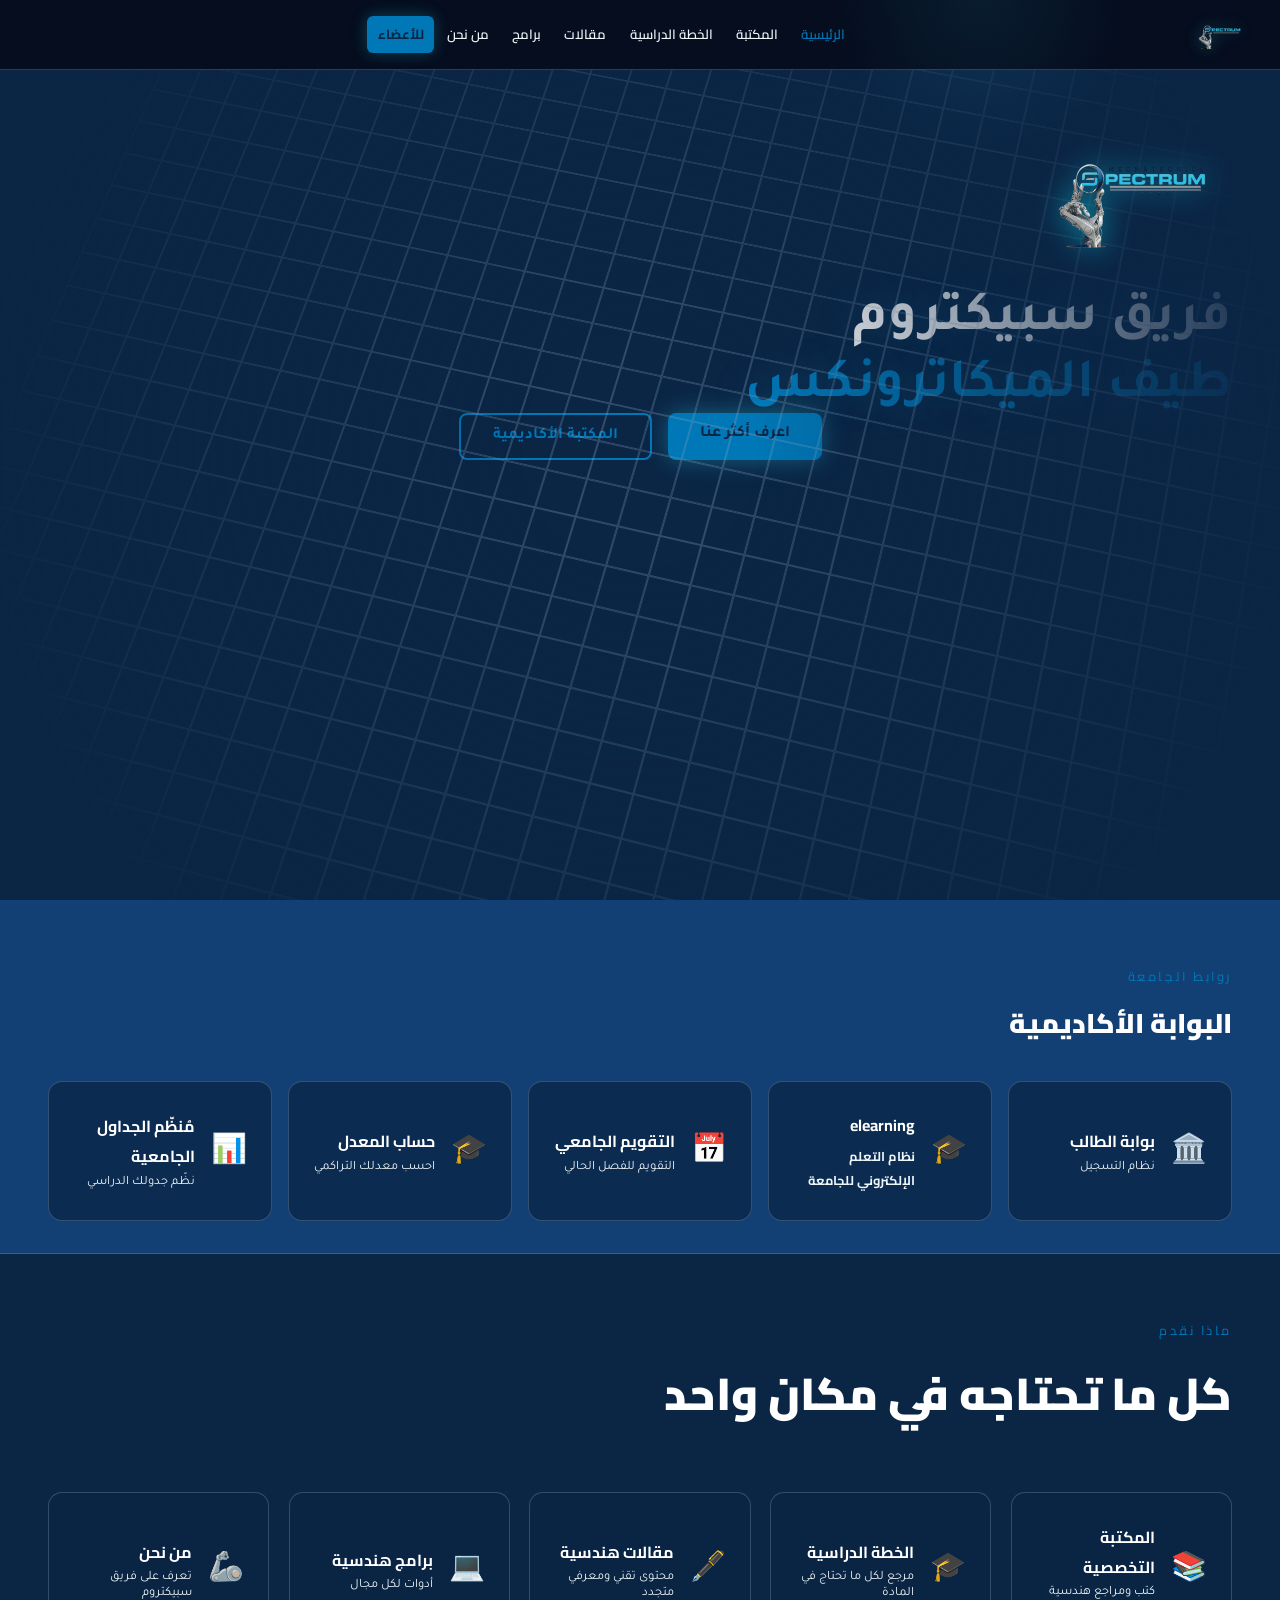
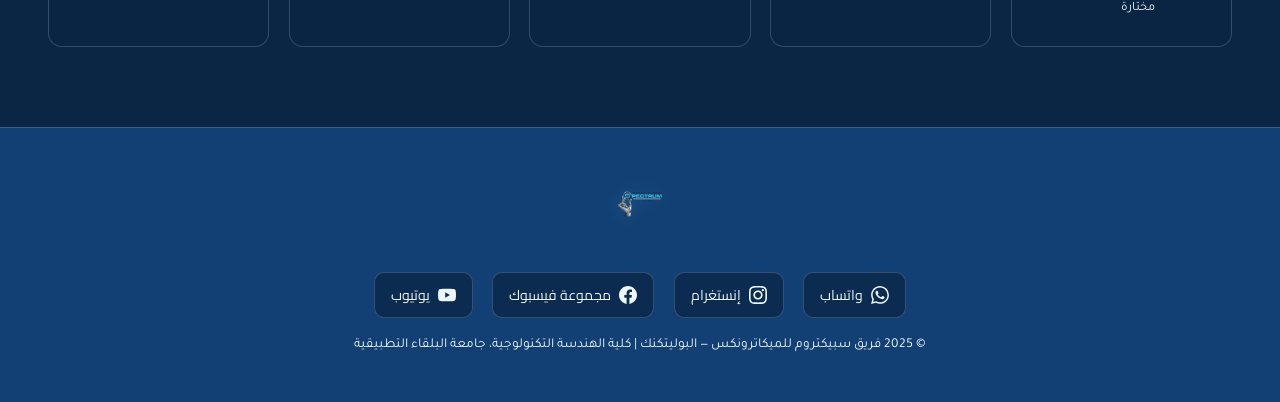
==== index.html @ 802094c1 "Update index.html" ====
<!DOCTYPE html>
<html lang="ar" dir="rtl">
<head>
<meta charset="UTF-8">
<meta name="viewport" content="width=device-width, initial-scale=1.0">
<title>فريق سبيكتروم طيف الميكاترونكس</title>
<!-- Favicon Link -->
<link rel="icon" type="image/x-icon" href="Favicon.ico">
<link rel="preconnect" href="https://fonts.googleapis.com">
<link href="https://fonts.googleapis.com/css2?family=Cairo:wght@300;400;600;700;900&family=Tajawal:wght@300;400;500;700&display=swap" rel="stylesheet">
<link rel="stylesheet" href="style.css">
</head>
<body>

<!-- CURSOR GLOW -->
<div id="cursor-glow"></div>

<!-- NAV -->
<nav id="navbar">
  <!-- Logo -->
  <div class="nav-logo">
    <img src="spectrum.png" alt="Spectrum Logo" onerror="this.style.display='none'; this.nextSibling.style.display='block'">
    <span style="display:none; font-family:'Cairo',sans-serif; font-weight:900; font-size:1.2rem; color:var(--cyan);">SPECTRUM</span>
  </div>

  <!-- Nav links -->
  <ul class="nav-links" id="navLinks">
    <li><a href="index.html" class="active" id="nav-home">الرئيسية</a></li>
    <li><a href="library.html" id="nav-library">المكتبة</a></li>
    <li><a href="plan.html" id="nav-plan">الخطة الدراسية</a></li>
    <li><a href="articles.html" id="nav-articles">مقالات</a></li>
    <li><a href="software.html" id="nav-software">برامج</a></li>
    <li><a href="about.html" id="nav-about">من نحن</a></li>
    <!-- Embedded clone of the member button that only reveals on smaller phones -->
    <li class="mobile-member-li"><a href="https://spectrum.moodiy.club/login/index.php" target="_blank" class="btn-members">للأعضاء</a></li>
  </ul>

<div class="nav-members-wrap"></div>

  <!-- Hamburger Toggle -->
  <div class="hamburger" onclick="toggleMenu()" id="hamburger">
    <span></span><span></span><span></span>
  </div>
</nav>

<div id="home-page">
<section id="home-section" class="grid-section">
  <!-- ========== Grid background ========== -->
  <div class="perspective-bg">
    <!-- The rotated grid (tiles injected by JS) -->
    <div class="grid-container" id="perspectiveGrid"></div>
    <!-- Subtle overlay to fade grid edges into the navy background -->
    <div class="grid-fade"></div>
  </div>
  
  <!-- ========== Your text & buttons ========== -->
 <img src="spectrum.png" alt="Spectrum Logo" style="width: 200px; max-width: 80%; height: auto; mix-blend-mode: lighten; filter: drop-shadow(0 0 15px rgba(0, 243, 255, 0.5));">
<h1 class="content-title">فريق سبيكتروم<br><span>طيف الميكاترونكس</span></h1>
    <div class="content-cta">
      <a href="about.html" class="btn-primary">اعرف أكثر عنا</a>
      <a href="plan.html" class="btn-outline">المكتبة الأكاديمية</a>
    </div>
  </div>
</section>

  <!-- University Links -->
  <section style="display:block; padding: 4rem 3rem 2rem; background: var(--navy2); border-bottom: 1px solid var(--glass-border);">
    <div class="section-header reveal" style="margin-bottom:2rem;">
      <p class="section-eyebrow">روابط الجامعة</p>
      <h2 class="section-title" style="font-size:1.7rem;">البوابة الأكاديمية</h2>
    </div>
    <div style="display:grid; grid-template-columns: repeat(auto-fill, minmax(200px,1fr)); gap:1rem;">
      <a href="https://www.bau.edu.jo/Services/Reg.aspx" target="_blank" class="qlink reveal">
        <div class="qlink-icon">
          <img src="bau-logo.png" alt="BAU" style="height:36px;width:auto;object-fit:contain;" onerror="this.outerHTML='🏛️'">
        </div>
        <div><div class="qlink-text">بوابة الطالب</div><div class="qlink-sub">نظام التسجيل</div></div>
      </a>
    <a href="https://s2.ebalqa.courses/fet/my/" target="_blank" class="qlink reveal">
  <div class="qlink-icon">
    <img src="moodle-logo.png" alt="Moodle" style="height:36px;width:auto;object-fit:contain;" onerror="this.outerHTML='🎓'">
  </div>
  <div class="qlink-text">elearning<div class="qlink-sub">نظام التعلم الإلكتروني للجامعة</div></div>
</a>
      <a href="https://www.bau.edu.jo/bauar/units/reg/media/kk2026.pdf" target="_blank" class="qlink reveal">
        <div class="qlink-icon">📅</div>
        <div><div class="qlink-text">التقويم الجامعي</div><div class="qlink-sub">التقويم للفصل الحالي</div></div>
      </a>
      <div class="qlink reveal" onclick="openGPA()" style="cursor:pointer;">
        <div class="qlink-icon">🎓</div>
        <div><div class="qlink-text">حساب المعدل</div><div class="qlink-sub">احسب معدلك التراكمي</div></div>
      </div>
        <a href="https://6b2ahgby9hke.share.zrok.io/" target="_blank" class="qlink reveal">
        <div class="qlink-icon">📊</div>
        <div><div class="qlink-text">مُنظّم الجداول الجامعية</div><div class="qlink-sub">نظّم جدولك الدراسي</div></div>
      </a>
    </div>
  </section>

  <!-- Quick Links / Services -->
  <section style="display:block; padding: 4rem 3rem 5rem; background: var(--navy);">
    <div class="section-header reveal">
      <p class="section-eyebrow">ماذا نقدم</p>
      <h2 class="section-title">كل ما تحتاجه في مكان واحد</h2>
    </div>
    <div class="quick-links-grid">
      <a href="library.html" class="qlink reveal">
        <div class="qlink-icon">📚</div>
        <div><div class="qlink-text">المكتبة التخصصية</div><div class="qlink-sub">كتب ومراجع هندسية مختارة</div></div>
      </a>
      <a href="plan.html" class="qlink reveal">
        <div class="qlink-icon">🎓</div>
        <div><div class="qlink-text">الخطة الدراسية</div><div class="qlink-sub">مرجع لكل ما تحتاج في المادة</div></div>
      </a>
      <a href="articles.html" class="qlink reveal">
        <div class="qlink-icon">🖋️</div>
        <div><div class="qlink-text">مقالات هندسية</div><div class="qlink-sub">محتوى تقني ومعرفي متجدد</div></div>
      </a>
      <a href="software.html" class="qlink reveal">
        <div class="qlink-icon">💻</div>
        <div><div class="qlink-text">برامج هندسية</div><div class="qlink-sub">أدوات لكل مجال</div></div>
      </a>
      <a href="about.html" class="qlink reveal">
        <div class="qlink-icon">🦾</div>
        <div><div class="qlink-text">من نحن</div><div class="qlink-sub">تعرف على فريق سبيكتروم</div></div>
      </a>
    </div>
  </section>
</div>

<!-- FOOTER -->
<footer>
  <img src="spectrum.png" alt="Spectrum" onerror="this.style.display='none'">
  <div class="footer-socials">
    <a href="https://wa.me/962781462863" target="_blank">
      <svg width="18" height="18" viewBox="0 0 24 24" fill="currentColor"><path d="M17.472 14.382c-.297-.149-1.758-.867-2.03-.967-.273-.099-.471-.148-.67.15-.197.297-.767.966-.94 1.164-.173.199-.347.223-.644.075-.297-.15-1.255-.463-2.39-1.475-.883-.788-1.48-1.761-1.653-2.059-.173-.297-.018-.458.13-.606.134-.133.298-.347.446-.52.149-.174.198-.298.298-.497.099-.198.05-.371-.025-.52-.075-.149-.669-1.612-.916-2.207-.242-.579-.487-.5-.669-.51-.173-.008-.371-.01-.57-.01-.198 0-.52.074-.792.372-.272.297-1.04 1.016-1.04 2.479 0 1.462 1.065 2.875 1.213 3.074.149.198 2.096 3.2 5.077 4.487.709.306 1.262.489 1.694.625.712.227 1.36.195 1.871.118.571-.085 1.758-.719 2.006-1.413.248-.694.248-1.289.173-1.413-.074-.124-.272-.198-.57-.347m-5.421 7.403h-.004a9.87 9.87 0 01-5.031-1.378l-.361-.214-3.741.982.998-3.648-.235-.374a9.86 9.86 0 01-1.51-5.26c.001-5.45 4.436-9.884 9.888-9.884 2.64 0 5.122 1.03 6.988 2.898a9.825 9.825 0 012.893 6.994c-.003 5.45-4.437 9.884-9.885 9.884m8.413-18.297A11.815 11.815 0 0012.05 0C5.495 0 .16 5.335.157 11.892c0 2.096.547 4.142 1.588 5.945L.057 24l6.305-1.654a11.882 11.882 0 005.683 1.448h.005c6.554 0 11.89-5.335 11.893-11.893a11.821 11.821 0 00-3.48-8.413z"/></svg>
      واتساب
    </a>
    <a href="https://www.instagram.com/spectrum_.team?utm_source=ig_web_button_share_sheet&igsh=ZDNlZDc0MzIxNw==" target="_blank">
      <svg width="18" height="18" viewBox="0 0 24 24" fill="currentColor"><path d="M12 2.163c3.204 0 3.584.012 4.85.07 3.252.148 4.771 1.691 4.919 4.919.058 1.265.069 1.645.069 4.849 0 3.205-.012 3.584-.069 4.849-.149 3.225-1.664 4.771-4.919 4.919-1.266.058-1.644.07-4.85.07-3.204 0-3.584-.012-4.849-.07-3.26-.149-4.771-1.699-4.919-4.92-.058-1.265-.07-1.644-.07-4.849 0-3.204.013-3.583.07-4.849.149-3.227 1.664-4.771 4.919-4.919 1.266-.057 1.645-.069 4.849-.069zm0-2.163c-3.259 0-3.667.014-4.947.072-4.358.2-6.78 2.618-6.98 6.98-.059 1.281-.073 1.689-.073 4.948 0 3.259.014 3.668.072 4.948.2 4.358 2.618 6.78 6.98 6.98 1.281.058 1.689.072 4.948.072 3.259 0 3.668-.014 4.948-.072 4.354-.2 6.782-2.618 6.979-6.98.059-1.28.073-1.689.073-4.948 0-3.259-.014-3.667-.072-4.947-.196-4.354-2.617-6.78-6.979-6.98-1.281-.059-1.69-.073-4.949-.073zm0 5.838c-3.403 0-6.162 2.759-6.162 6.162s2.759 6.163 6.162 6.163 6.162-2.759 6.162-6.163c0-3.403-2.759-6.162-6.162-6.162zm0 10.162c-2.209 0-4-1.79-4-4 0-2.209 1.791-4 4-4s4 1.791 4 4c0 2.21-1.791 4-4 4zm6.406-11.845c-.796 0-1.441.645-1.441 1.44s.645 1.44 1.441 1.44c.795 0 1.439-.645 1.439-1.44s-.644-1.44-1.439-1.44z"/></svg>
      إنستغرام
    </a>
    <a href="https://www.facebook.com/share/g/1GsxnkoGcF/" target="_blank">
      <svg width="18" height="18" viewBox="0 0 24 24" fill="currentColor"><path d="M24 12.073c0-6.627-5.373-12-12-12s-12 5.373-12 12c0 5.99 4.388 10.954 10.125 11.854v-8.385H7.078v-3.47h3.047V9.43c0-3.007 1.792-4.669 4.533-4.669 1.312 0 2.686.235 2.686.235v2.953H15.83c-1.491 0-1.956.925-1.956 1.874v2.25h3.328l-.532 3.47h-2.796v8.385C19.612 23.027 24 18.062 24 12.073z"/></svg>
      مجموعة فيسبوك
    </a>
    <a href="https://www.youtube.com/@MechatronicsSpectrum" target="_blank">
      <svg width="18" height="18" viewBox="0 0 24 24" fill="currentColor"><path d="M23.495 6.205a3.007 3.007 0 00-2.088-2.088c-1.87-.501-9.396-.501-9.396-.501s-7.507-.01-9.396.501A3.007 3.007 0 00.527 6.205a31.247 31.247 0 00-.522 5.805 31.247 31.247 0 00.522 5.783 3.007 3.007 0 002.088 2.088c1.868.502 9.396.502 9.396.502s7.506 0 9.396-.502a3.007 3.007 0 002.088-2.088 31.247 31.247 0 00.5-5.783 31.247 31.247 0 00-.5-5.805zM9.609 15.601V8.408l6.264 3.602z"/></svg>
      يوتيوب
    </a>
  </div>
  <p>© 2025 فريق سبيكتروم للميكاترونكس — البوليتكنك | كلية الهندسة التكنولوجية، جامعة البلقاء التطبيقية</p>
</footer>

<!-- ═══════════════ GPA CALCULATOR MODAL ═══════════════ -->
<div class="gpa-overlay" id="gpaOverlay" onclick="handleOverlayClick(event)">
  <div class="gpa-modal" id="gpaModal">
    <button class="gpa-close" onclick="closeGPA()">✕</button>
    <h2>🎓 حساب المعدل التراكمي</h2>

    <div class="gpa-current">
      <div class="gpa-field">
        <label>الساعات المقطوعة</label>
        <input type="number" id="gpa-curH" placeholder="0" inputmode="decimal" oninput="gpaCalc()">
      </div>
      <div class="gpa-field">
        <label>المعدل الحالي</label>
        <input type="number" id="gpa-curG" placeholder="0.00" step="0.01" inputmode="decimal" oninput="gpaCalc()">
      </div>
    </div>

    <div id="gpa-warn" class="gpa-warn">⚠️ لا يمكن حساب مادة معادة إذا كانت الساعات السابقة 0</div>

    <div id="gpa-courses"></div>

    <div class="gpa-result-bar">
      <div class="gpa-res-item">
        <div class="gpa-res-label">المعدل المتوقع</div>
        <div class="gpa-res-value" id="gpa-resGPA">4.00</div>
      </div>
      <div class="gpa-divider"></div>
      <div class="gpa-res-item">
        <div class="gpa-res-label">التقدير</div>
        <div class="gpa-res-value white" id="gpa-resRate">امتياز</div>
      </div>
      <div class="gpa-divider"></div>
      <div class="gpa-res-item">
        <div class="gpa-res-label">ساعات جديدة</div>
        <div class="gpa-res-value white" id="gpa-resH">12</div>
      </div>
      <button class="gpa-reset-btn" onclick="gpaReset()" title="إعادة تعيين">↺</button>
    </div>
  </div>
</div>

<script src="script.js"></script>

</body>
</html>
---- style.css ----
:root {
  --navy: #0b2545;       /* أزرق هندسي عميق متناسق مع النافبار */
  --navy2: #134074;      /* أزرق متوسّط ناعم */
  --navy3: #8da9c4;      /* تدرج هادئ خفيف */
  --cyan: #0077b6;       /* أزرق حيوي متناسق */
  --cyan2: #90e0ef;      /* سماوي فاتح رايق */
  --cyan-glow: rgba(0, 119, 182, 0.2);
  --white: #ffffff;
  --white2: #edf6f9;
  --coral: #0077b6;
  --glass: rgba(11, 37, 69, 0.75);
  --glass-border: rgba(141, 169, 196, 0.3);
}
* { margin: 0; padding: 0; box-sizing: border-box; }
html { scroll-behavior: smooth; }

body {
  font-family: 'Tajawal', sans-serif;
  background-color: #0b2545 !important;
  background-image: 
    radial-gradient(circle at 15% 20%, rgba(144, 224, 239, 0.22) 0%, transparent 45%),
    radial-gradient(circle at 85% 80%, rgba(0, 119, 182, 0.25) 0%, transparent 50%),
    linear-gradient(135deg, #0b2545 0%, #134074 50%, #081b33 100%) !important;
  background-attachment: fixed !important;
  color: var(--white);
  direction: rtl;
  overflow-x: hidden;
}
/* ─── CURSOR GLOW ─── */
#cursor-glow {
    position: fixed;
    width: 300px; height: 300px;
    border-radius: 50%;
    pointer-events: none;   /* ✅ never blocks the grid */
    z-index: 9999;
    transform: translate(-50%, -50%);
    background: radial-gradient(circle, rgba(41,184,216,0.09) 0%, rgba(41,184,216,0.03) 45%, transparent 70%);
    transition: left 0.03s linear, top 0.03s linear;
    mix-blend-mode: screen;
}

/* ─── NAVBAR ─── */
nav {
    position: fixed; top: 0; right: 0; left: 0; z-index: 1000;
    display: flex;
    justify-content: space-between;
    align-items: center;
    padding: 0 2rem;
    height: 70px;
    background: rgba(5, 10, 24, 0.85);
    backdrop-filter: blur(20px);
    border-bottom: 1px solid var(--glass-border);
    transition: all 0.3s ease;
}
nav.scrolled {
    height: 60px;
    background: rgba(5, 10, 24, 0.97);
}
.nav-logo { display: flex; align-items: center; }
.nav-logo img {
    height: 48px;
    object-fit: contain;
    filter: drop-shadow(0 0 8px rgba(41,184,216,0.4));
}
.nav-links {
    display: flex; align-items: center; gap: 0.15rem;
    list-style: none;
}
.nav-links a {
    color: var(--white2);
    text-decoration: none;
    font-family: 'Cairo', sans-serif;
    font-size: 0.83rem;
    font-weight: 600;
    padding: 0.4rem 0.65rem;
    border-radius: 6px;
    transition: color 0.2s, background 0.2s;
    white-space: nowrap;
}
.nav-links a:hover { color: var(--cyan); background: var(--cyan-glow); }
.nav-links a.active { color: var(--cyan); }

.nav-members-wrap { display: flex; align-items: center; }
.btn-members {
    background: var(--cyan);
    color: var(--navy) !important;
    font-family: 'Cairo', sans-serif;
    font-weight: 700 !important;
    font-size: 0.9rem;
    border-radius: 8px;
    padding: 0.5rem 1.2rem;
    text-decoration: none;
    transition: background 0.2s, box-shadow 0.2s;
    box-shadow: 0 0 16px rgba(41,184,216,0.3);
    white-space: nowrap;
    display: inline-block;
}
.btn-members:hover {
    background: var(--cyan2) !important;
    box-shadow: 0 0 24px rgba(41,184,216,0.5) !important;
}
.hamburger {
    display: none;
    flex-direction: column;
    gap: 5px;
    cursor: pointer;
    z-index: 1001;
}
.hamburger span {
    width: 24px; height: 2px;
    background: var(--white);
    border-radius: 2px;
    transition: 0.3s;
}
.hamburger.open span:nth-child(1) { transform: rotate(45deg) translate(5px, 5px); }
.hamburger.open span:nth-child(2) { opacity: 0; }
.hamburger.open span:nth-child(3) { transform: rotate(-45deg) translate(5px, -5px); }

/* ─── GRID SECTION (HOME) ─── */
.grid-section {
    position: relative;
    width: 100%;
    height: 100vh;
    overflow: hidden;
    background: var(--navy);
}

/* 3D viewport */
.perspective-bg {
    position: absolute;
    inset: 0;
    perspective: 2000px;
    overflow: hidden;
    z-index: 0;
}

/* Rotated grid */
.grid-container {
    position: absolute;
    left: 50%;
    top: 50%;
    width: 80rem;
    aspect-ratio: 1 / 1;
    display: grid;
    /* adjusted transform for better hover coverage */
    transform: translate(-50%, -50%)
               rotateX(25deg)
               rotateY(-3deg)
               rotateZ(15deg)
               scale(1);
    transform-style: preserve-3d;
}

/* Individual tiles (created by JS) */
.grid-tile {
  border: 1px solid var(--glass-border);
  background: transparent;
  /* faster transition – feels instantaneous */
  transition: background-color 0.1s ease-out;
  /* remove will-change – it hurts performance with thousands of tiles */
  will-change: auto;
  pointer-events: auto;
}

.grid-tile:hover {
  transition-duration: 0s;   /* instantly turn on */
  background-color: var(--cyan-glow);
}

/* Fade the edges of the grid */
.grid-fade {
    position: absolute;
    inset: 0;
    pointer-events: none;   /* ✅ never blocks */
    z-index: 1;
    background: radial-gradient(
        circle,
        transparent 15%,
        var(--navy) 85%
    );
}

/* Content layer (text + buttons) */
.section-content {
    position: relative;
    z-index: 2;
    display: flex;
    flex-direction: column;
    align-items: center;
    justify-content: center;
    height: 100vh;
    text-align: center;
    color: var(--white);
    pointer-events: none;   /* ✅ let clicks/hovers pass to grid */
}

/* Re-enable pointer events ONLY on interactive elements */
.section-content a,
.section-content button,
.section-content .btn-primary,
.section-content .btn-outline {
    pointer-events: auto;
}

/* Typography (your original sizes) */
.content-eyebrow {
    font-size: 1.2rem;
    letter-spacing: 2px;
    margin-bottom: 1rem;
    color: var(--cyan);
}
.content-title {
    font-size: 3.5rem;
    font-weight: bold;
    margin-bottom: 1rem;
    color: var(--white);
    text-shadow: 0 0 40px rgba(41,184,216,0.25);
}
.content-title span { color: var(--cyan); }
.content-sub {
    font-size: 1.25rem;
    max-width: 600px;
    margin-bottom: 2rem;
    color: var(--white2);
    line-height: 1.8;
}
.content-cta {
    display: flex;
    gap: 1rem;
    flex-wrap: wrap;
    justify-content: center;
    margin-top: -25px;
}

/* Buttons */
.btn-primary, .btn-outline {
    padding: 0.75rem 2rem;
    border-radius: 0.5rem;
    text-decoration: none;
    font-weight: 600;
    transition: background 0.2s, border-color 0.2s;
}
.btn-primary {
    background: var(--cyan);
    color: var(--navy);
    box-shadow: 0 0 24px rgba(41,184,216,0.4);
}
.btn-primary:hover { background: var(--cyan2); }
.btn-outline {
    border: 2px solid var(--cyan);
    color: var(--cyan);
    background: transparent;
}
.btn-outline:hover {
    background: var(--cyan-glow);
    color: var(--white);
}

/* Scroll hint */
.scroll-hint {
    position: absolute;
    bottom: 2rem;
    left: 50%;
    transform: translateX(-50%);
    z-index: 2;
    color: var(--white2);
    font-size: 0.9rem;
    letter-spacing: 2px;
    pointer-events: none;   /* ✅ never blocks the grid */
    animation: bounce 2s infinite;
}
.scroll-hint::after {
    content: '';
    width: 1px; height: 50px;
    background: linear-gradient(to bottom, var(--cyan), transparent);
    display: block;
    margin-top: 6px;
}
@keyframes bounce {
    0%,100% { transform: translateX(-50%) translateY(0); }
    50%     { transform: translateX(-50%) translateY(6px); }
}

/* ─── HERO (OLD, NOT USED ON HOME, BUT KEPT FOR OTHER PAGES) ─── */
#hero {
    position: relative;
    height: 100vh;
    display: flex; align-items: center; justify-content: center;
    overflow: hidden;
}
#hero-video {
    position: absolute; inset: 0;
    width: 100%; height: 100%;
    object-fit: cover;
    opacity: 0.55;
    z-index: 0;
}
.hero-overlay {
    position: absolute; inset: 0;
    background: linear-gradient(to bottom, rgba(5,10,24,0.3) 0%, rgba(5,10,24,0.5) 60%, var(--navy) 100%);
    z-index: 1;
}
.hero-content {
  position: relative; 
  z-index: 2;
  text-align: center;
  padding: 0 1.5rem;
  animation: fadeUp 1s ease both;
  animation-delay: 0.3s;
}
@keyframes fadeUp {
    from { opacity:0; transform:translateY(30px); }
    to   { opacity:1; transform:translateY(0); }
}
.hero-eyebrow {
    font-family: 'Cairo', sans-serif;
    font-size: 0.85rem;
    letter-spacing: 0.25em;
    text-transform: uppercase;
    color: var(--cyan);
    margin-bottom: 1rem;
}
.hero-title {
    font-family: 'Cairo', sans-serif;
    font-size: clamp(2.8rem, 7vw, 5.5rem);
    font-weight: 900;
    line-height: 1.1;
    color: #fff;
    text-shadow: 0 0 40px rgba(41,184,216,0.25);
    margin-bottom: 1.2rem;
}
.hero-title span { color: var(--cyan); }
.hero-sub {
    font-size: clamp(1rem, 2.5vw, 1.25rem);
    color: var(--white2);
    max-width: 560px; margin: 0 auto 2.5rem;
    line-height: 1.8;
}
.content-cta {
  display: inline-flex;
  gap: 1rem;
  flex-wrap: wrap;
  justify-content: center;
  margin-top: -25px;
}
/* ─── SECTIONS (GENERAL) ─── */
section { padding: 7rem 3rem; }
.section-eyebrow {
    font-family: 'Cairo', sans-serif;
    font-size: 0.8rem;
    letter-spacing: 0.2em;
    text-transform: uppercase;
    color: var(--cyan);
    margin-bottom: 0.6rem;
}
.section-title {
    font-family: 'Cairo', sans-serif;
    font-size: clamp(1.8rem, 4vw, 2.8rem);
    font-weight: 900;
    color: #fff;
    margin-bottom: 1rem;
}
.section-desc {
    color: var(--white2);
    font-size: 1.05rem;
    line-height: 1.9;
    max-width: 580px;
}
.section-header { margin-bottom: 3.5rem; }

/* ─── STATS BAR ─── */
#stats-bar {
    background: var(--navy2);
    padding: 3rem;
    border-top: 1px solid var(--glass-border);
    border-bottom: 1px solid var(--glass-border);
    display: grid;
    grid-template-columns: repeat(auto-fit, minmax(160px, 1fr));
    gap: 2rem;
    text-align: center;
}
.stat-item .stat-num {
    font-family: 'Cairo', sans-serif;
    font-size: 2.6rem;
    font-weight: 900;
    color: var(--cyan);
    line-height: 1;
}
.stat-item .stat-label {
    font-size: 0.9rem;
    color: var(--white2);
    margin-top: 0.4rem;
}

/* ─── GRID CARDS ─── */
.cards-grid {
    display: grid;
    grid-template-columns: repeat(auto-fill, minmax(280px, 1fr));
    gap: 1.5rem;
}
.card {
    background: var(--glass);
    border: 1px solid var(--glass-border);
    border-radius: 16px;
    padding: 2rem;
    transition: transform 0.25s, box-shadow 0.25s, border-color 0.25s;
    cursor: default;
}
.card:hover {
    transform: translateY(-5px);
    box-shadow: 0 12px 40px rgba(41,184,216,0.12);
    border-color: rgba(41,184,216,0.4);
}
.card-icon {
    width: 52px; height: 52px;
    background: var(--cyan-glow);
    border: 1px solid var(--glass-border);
    border-radius: 12px;
    display: flex; align-items: center; justify-content: center;
    font-size: 1.5rem;
    margin-bottom: 1.2rem;
}
.card h3 {
    font-family: 'Cairo', sans-serif;
    font-size: 1.15rem;
    font-weight: 700;
    color: #fff;
    margin-bottom: 0.6rem;
}
.card p { font-size: 0.92rem; color: var(--white2); line-height: 1.8; }
.card-tag {
    display: inline-block;
    margin-top: 1rem;
    font-size: 0.75rem;
    background: var(--cyan-glow);
    border: 1px solid var(--glass-border);
    color: var(--cyan);
    padding: 0.25rem 0.75rem;
    border-radius: 20px;
    font-family: 'Cairo', sans-serif;
}

/* ─── QUICK LINKS (HOME) ─── */
.quick-links-grid {
    display: grid;
    grid-template-columns: repeat(auto-fill, minmax(220px, 1fr));
    gap: 1.2rem;
}
.qlink {
    background: var(--glass);
    border: 1px solid var(--glass-border);
    border-radius: 14px;
    padding: 1.8rem 1.5rem;
    text-decoration: none;
    display: flex; align-items: center; gap: 1rem;
    transition: all 0.25s;
    cursor: pointer;
}
.qlink:hover {
    border-color: rgba(41,184,216,0.5);
    background: rgba(41,184,216,0.06);
    transform: translateY(-3px);
}
.qlink-icon { font-size: 1.8rem; flex-shrink: 0; }
.qlink-text { font-family: 'Cairo', sans-serif; font-size: 1rem; font-weight: 700; color: var(--white); }
.qlink-sub { font-size: 0.8rem; color: var(--white2); margin-top: 0.2rem; }

  /* ─── TABLE (Study Plan) ─── */
  .plan-table {
    width: 100%;
    border-collapse: collapse;
    font-size: 0.92rem;
  }
  .plan-table th {
    background: var(--navy3);
    color: var(--cyan);
    font-family: 'Cairo', sans-serif;
    font-weight: 700;
    padding: 1rem 1.2rem;
    text-align: right;
    border-bottom: 2px solid var(--glass-border);
  }
  .plan-table td {
    padding: 0.85rem 1.2rem;
    border-bottom: 1px solid rgba(255,255,255,0.05);
    color: var(--white2);
  }
  .plan-table tr:hover td { background: rgba(41,184,216,0.04); color: var(--white); }
  .plan-table .badge {
    display: inline-block;
    padding: 0.2rem 0.65rem;
    border-radius: 6px;
    font-size: 0.75rem;
    font-family: 'Cairo', sans-serif;
  }
  .badge-core { background: rgba(41,184,216,0.15); color: var(--cyan); }
  .badge-elec { background: rgba(255,107,107,0.12); color: var(--coral); }
  .badge-free { background: rgba(100,255,150,0.12); color: #6dffaa; }

  /* ─── PLAN IMAGE + HOTSPOTS ─── */
  .plan-img-wrap {
    position: relative;
    width: 100%;
    max-width: 1400px;
    margin: 0 auto;
    border-radius: 16px;
    overflow: hidden;
    border: 1px solid var(--glass-border);
    background: #fff;
  }
  .plan-img { display: block; width: 100%; height: auto; user-select: none; }
  .plan-hotspots { position: absolute; inset: 0; }
  .plan-hotspot {
    position: absolute;
    cursor: pointer;
    border-radius: 6px;
    border: 2px solid transparent;
    background: rgba(41,184,216,0);
    transition: background 0.15s, border-color 0.15s;
  }
  .plan-hotspot:hover {
    background: rgba(41,184,216,0.22);
    border-color: var(--cyan);
  }
  .plan-hotspot.link-type:hover { background: rgba(41,184,216,0.22); border-color: var(--cyan); }
  .plan-hotspot.subject-type:hover { background: rgba(255,107,107,0.18); border-color: var(--coral); }
  .calib-mode .plan-hotspot { border-color: rgba(255,107,107,0.6); background: rgba(255,107,107,0.08); }

  .plan-actions {
    display: flex; gap: 1rem; justify-content: center; flex-wrap: wrap;
    margin-top: 2rem;
  }
  .calib-readout {
    text-align: center; margin-top: 1rem; font-family: monospace;
    color: var(--cyan); font-size: 0.85rem;
  }

  /* ─── SUBJECT MODAL ─── */
  .subject-modal-overlay {
    position: fixed; inset: 0; z-index: 2000;
    background: rgba(5,10,24,0.85);
    backdrop-filter: blur(6px);
    display: none;
    align-items: center; justify-content: center;
    padding: 1.5rem;
  }
  .subject-modal-overlay.open { display: flex; }
  .subject-modal {
    position: relative;
    background: var(--navy2);
    border: 1px solid var(--glass-border);
    border-radius: 18px;
    max-width: 820px; width: 100%;
    max-height: 88vh; overflow-y: auto;
    padding: 2rem;
    box-shadow: 0 0 60px rgba(41,184,216,0.15);
  }
  .subject-modal-close {
    position: absolute; top: 1rem; left: 1rem;
    background: var(--glass); border: 1px solid var(--glass-border);
    color: var(--white); width: 36px; height: 36px; border-radius: 50%;
    cursor: pointer; font-size: 1rem;
    display: flex; align-items: center; justify-content: center;
    transition: all 0.2s;
  }
  .subject-modal-close:hover { color: var(--cyan); border-color: var(--cyan); }

  /* Header: title on the RIGHT, close btn on the LEFT (RTL layout) */
  .subject-modal-header {
    display: flex; align-items: center; justify-content: flex-end;
    gap: 1rem;
    margin-bottom: 1.5rem; padding-bottom: 1.2rem;
    border-bottom: 1px solid var(--glass-border);
  }
  .subject-header-text { text-align: right; }
  .subject-eyebrow {
    font-family: 'Cairo', sans-serif; font-size: 0.72rem; letter-spacing: 0.15em;
    color: var(--cyan); margin-bottom: 0.25rem; text-transform: uppercase;
  }
  #subjectTitle {
    font-family: 'Cairo', sans-serif; font-size: 1.5rem; font-weight: 900; color: var(--white);
  }
  .subject-title-icon {
    width: 52px; height: 52px; border-radius: 14px;
    background: var(--cyan-glow); border: 1px solid var(--glass-border);
    display: flex; align-items: center; justify-content: center;
    font-size: 1.6rem; flex-shrink: 0;
  }

  /* Section blocks */
  .subject-block { margin-bottom: 1.8rem; }
  .subject-block-title {
    font-family: 'Cairo', sans-serif; font-size: 0.95rem; font-weight: 700;
    color: var(--cyan); margin-bottom: 0.85rem;
    display: flex; align-items: center; gap: 0.5rem;
  }

  /* BOOKS: grid of clickable cover mockups */
  .subject-books-grid {
    display: grid;
    grid-template-columns: repeat(auto-fill, minmax(110px, 1fr));
    gap: 1rem;
  }
  .subject-book-card {
    display: flex; flex-direction: column; align-items: center; gap: 0.5rem;
    text-decoration: none; cursor: pointer;
    transition: transform 0.2s;
  }
  .subject-book-card:hover { transform: translateY(-4px); }
  .subject-book-cover {
    width: 100%; aspect-ratio: 3/4;
    border-radius: 8px; overflow: hidden;
    border: 1px solid var(--glass-border);
    background: linear-gradient(135deg, var(--navy3), var(--navy2));
    display: flex; align-items: center; justify-content: center;
    position: relative;
    box-shadow: 3px 4px 14px rgba(0,0,0,0.45);
    transition: box-shadow 0.2s, border-color 0.2s;
  }
  .subject-book-card:hover .subject-book-cover {
    box-shadow: 4px 6px 22px rgba(41,184,216,0.3);
    border-color: rgba(41,184,216,0.5);
  }
  .subject-book-cover img {
    width: 100%; height: 100%; object-fit: cover;
  }
  /* Fallback placeholder when no image */
  .subject-book-cover-placeholder {
    display: flex; flex-direction: column; align-items: center; justify-content: center;
    width: 100%; height: 100%; gap: 0.3rem; padding: 0.5rem;
  }
  .subject-book-cover-placeholder span:first-child { font-size: 2rem; }
  .subject-book-cover-placeholder span:last-child {
    font-family: 'Cairo', sans-serif; font-size: 0.62rem; color: var(--white2);
    text-align: center; line-height: 1.3;
  }
  .subject-book-label {
    font-family: 'Cairo', sans-serif; font-size: 0.75rem; color: var(--white2);
    text-align: center; line-height: 1.4;
  }

  /* Simple link list (summaries, videos, papers) */
  .subject-link-list { display: flex; flex-direction: column; gap: 0.45rem; }
  .subject-link-item {
    display: flex; align-items: center; gap: 0.6rem;
    color: var(--white); text-decoration: none;
    font-family: 'Cairo', sans-serif; font-size: 0.9rem;
    padding: 0.5rem 0.75rem; border-radius: 8px;
    transition: background 0.15s, color 0.15s;
  }
  .subject-link-item:hover { background: var(--cyan-glow); color: var(--cyan); }
  .subject-link-item .link-arrow { color: var(--cyan); font-size: 0.75rem; margin-right: auto; }
  .subject-list-empty { color: var(--white2); font-size: 0.82rem; padding: 0.3rem 0; }

  /* Past papers: mid + final side by side */
  .subject-papers-grid {
    display: grid; grid-template-columns: 1fr 1fr; gap: 1.5rem;
  }
  .subject-papers-col-title {
    font-family: 'Cairo', sans-serif; font-weight: 700; font-size: 0.82rem;
    color: var(--white2); margin-bottom: 0.6rem;
    padding-bottom: 0.4rem; border-bottom: 1px solid var(--glass-border);
  }

  @media (max-width: 600px) {
    .subject-papers-grid { grid-template-columns: 1fr; }
    .subject-books-grid { grid-template-columns: repeat(auto-fill, minmax(90px, 1fr)); }
  }

  /* ─── ARTICLE CARD ─── */
  .article-card {
    background: var(--glass);
    border: 1px solid var(--glass-border);
    border-radius: 16px;
    overflow: hidden;
    transition: all 0.25s;
  }
  .article-card:hover { transform:translateY(-5px); box-shadow:0 12px 40px rgba(41,184,216,0.12); border-color:rgba(41,184,216,0.4); }
  .article-img {
    height: 180px;
    background: linear-gradient(135deg, var(--navy3) 0%, var(--navy2) 100%);
    display: flex; align-items: center; justify-content: center;
    font-size: 3rem;
    border-bottom: 1px solid var(--glass-border);
  }
  .article-body { padding: 1.5rem; }
  .article-body h3 { font-family: 'Cairo', sans-serif; font-size: 1.05rem; font-weight: 700; color: #fff; margin-bottom: 0.5rem; }
  .article-body p { font-size: 0.88rem; color: var(--white2); line-height: 1.75; }
  .article-meta { margin-top: 1rem; display: flex; gap: 0.75rem; align-items: center; flex-wrap: wrap; }
  .article-meta span { font-size: 0.75rem; color: var(--white2); }
  .article-meta .tag { background: var(--cyan-glow); color: var(--cyan); border: 1px solid var(--glass-border); padding: 0.2rem 0.65rem; border-radius: 20px; font-family: 'Cairo', sans-serif; }

  /* ─── ABOUT ─── */
  .about-split {
    display: grid;
    grid-template-columns: 1fr 1fr;
    gap: 4rem;
    align-items: center;
  }
  .about-visual {
    background: var(--glass);
    border: 1px solid var(--glass-border);
    border-radius: 20px;
    padding: 3rem;
    display: flex; align-items: center; justify-content: center;
    min-height: 340px;
    position: relative;
    overflow: hidden;
  }
  .about-visual img { max-width: 100%; max-height: 280px; object-fit: contain; filter: drop-shadow(0 0 30px rgba(41,184,216,0.3)); }
  .about-visual::before {
    content: '';
    position: absolute; inset: 0;
    background: radial-gradient(ellipse at center, rgba(41,184,216,0.08) 0%, transparent 70%);
  }
  .about-text .section-desc { max-width: 100%; }
  .team-values {
    margin-top: 2rem;
    display: grid; grid-template-columns: 1fr 1fr; gap: 1rem;
  }
  .value-item {
    display: flex; gap: 0.75rem; align-items: flex-start;
  }
  .value-dot {
    width: 8px; height: 8px; border-radius: 50%; background: var(--cyan);
    margin-top: 7px; flex-shrink: 0;
    box-shadow: 0 0 8px var(--cyan);
  }
  .value-label { font-family: 'Cairo', sans-serif; font-size: 0.9rem; font-weight: 600; color: var(--white); }
  .value-sub { font-size: 0.8rem; color: var(--white2); }

  /* ─── FOOTER ─── */
  footer {
    background: var(--navy2);
    border-top: 1px solid var(--glass-border);
    padding: 3rem;
    text-align: center;
  }
  footer img { height: 50px; margin-bottom: 1rem; filter: drop-shadow(0 0 8px rgba(41,184,216,0.3)); }
  footer p { color: var(--white2); font-size: 0.85rem; margin-top: 1.2rem; }
  .footer-socials { display: flex; justify-content: center; gap: 1.2rem; margin: 1.4rem 0 0.5rem; flex-wrap: wrap; }
  .footer-socials a {
    display: flex; align-items: center; gap: 0.5rem;
    color: var(--white2); text-decoration: none;
    font-family: 'Cairo', sans-serif; font-size: 0.88rem;
    background: var(--glass); border: 1px solid var(--glass-border);
    border-radius: 10px; padding: 0.55rem 1rem;
    transition: color 0.2s, border-color 0.2s, background 0.2s;
  }
  .footer-socials a:hover { color: var(--cyan); border-color: rgba(41,184,216,0.4); background: var(--cyan-glow); }

  /* ─── SCROLL REVEAL ─── */
  .reveal {
    opacity: 0;
    transform: translateY(24px);
    transition: opacity 0.6s ease, transform 0.6s ease;
  }
  .reveal.visible { opacity: 1; transform: translateY(0); }

  /* ─── MOBILE RESPONSIVENESS ─── */
  @media (max-width: 860px) {
    nav { padding: 0 1.5rem; }
    
    /* Completely reworked mobile nav tray */
    .nav-links { 
      display: flex;
      flex-direction: column; 
      position: absolute; 
      top: 70px; right: 0; left: 0; 
      background: rgba(5, 10, 24, 0.96); 
      backdrop-filter: blur(25px);
      padding: 1.5rem; 
      gap: 0.5rem; 
      border-bottom: 1px solid var(--glass-border);
      opacity: 0;
      visibility: hidden;
      transform: translateY(-10px);
      transition: all 0.3s cubic-bezier(0.4, 0, 0.2, 1);
    }
    
    /* When navigation menu is open on mobile */
    .nav-links.open { 
      opacity: 1;
      visibility: visible;
      transform: translateY(0);
    }
    
    /* Make active links look structured inside the dropdown menu */
    .nav-links li { width: 100%; text-align: center; }
    .nav-links a { 
      display: block; 
      padding: 0.75rem 1rem; 
      font-size: 1rem;
    }
    
    /* Hide the standalone left-side button to avoid overlapping */
    .nav-members-wrap { display: none; }
    
    /* Create a dedicated item variant for "للأعضاء" within the mobile tray */
    .nav-links .mobile-member-li {
      display: block;
      margin-top: 0.5rem;
      border-top: 1px solid rgba(255,255,255,0.08);
      padding-top: 1rem;
    }
    .nav-links .mobile-member-li .btn-members {
      display: block;
      text-align: center;
      width: 100%;
    }

    .hamburger { display: flex; }
    section { padding: 5rem 1.5rem; }
    .about-split { grid-template-columns: 1fr; gap: 2.5rem; }
    .team-values { grid-template-columns: 1fr; }
    #stats-bar { padding: 2rem 1.5rem; }
  }
  /* ─── GPA MODAL ─── */
  .gpa-overlay {
    display: none;
    position: fixed; inset: 0; z-index: 5000;
    background: rgba(5,10,24,0.88);
    backdrop-filter: blur(12px);
    align-items: center; justify-content: center;
    padding: 1rem;
  }
  .gpa-overlay.open { display: flex; }
  .gpa-modal {
    background: var(--navy2);
    border: 1px solid var(--glass-border);
    border-radius: 20px;
    width: 100%; max-width: 680px;
    max-height: 90vh;
    overflow-y: auto;
    padding: 2rem;
    position: relative;
    box-shadow: 0 0 60px rgba(41,184,216,0.12);
    animation: modalIn 0.3s ease;
  }
  @keyframes modalIn {
    from { opacity:0; transform: translateY(20px) scale(0.97); }
    to   { opacity:1; transform: translateY(0) scale(1); }
  }
  .gpa-close {
    position: absolute; top: 1.2rem; left: 1.2rem;
    background: var(--glass); border: 1px solid var(--glass-border);
    color: var(--white2); width: 34px; height: 34px;
    border-radius: 50%; cursor: pointer;
    display: flex; align-items: center; justify-content: center;
    font-size: 1rem; transition: all 0.2s;
  }
  .gpa-close:hover { background: rgba(255,107,107,0.15); color: var(--coral); border-color: var(--coral); }
  .gpa-modal h2 {
    font-family: 'Cairo', sans-serif; font-weight: 900;
    font-size: 1.5rem; color: var(--cyan);
    margin-bottom: 1.5rem; text-align: center;
  }
  .gpa-current {
    display: grid; grid-template-columns: 1fr 1fr; gap: 1rem;
    margin-bottom: 1.2rem;
  }
  .gpa-field label {
    display: block; font-family: 'Cairo', sans-serif;
    font-size: 0.82rem; color: var(--white2); margin-bottom: 0.4rem; font-weight: 600;
  }
  .gpa-field input, .gpa-field select {
    width: 100%; background: rgba(0,0,0,0.3);
    border: 1px solid var(--glass-border); color: var(--white);
    padding: 0.65rem 0.9rem; border-radius: 8px;
    font-family: 'Cairo', sans-serif; font-size: 0.95rem;
    outline: none; transition: border-color 0.2s;
  }
  .gpa-field input:focus, .gpa-field select:focus { border-color: var(--cyan); }
  .gpa-field select { background-color: var(--navy3); }
  .gpa-course {
    background: var(--glass); border: 1px solid var(--glass-border);
    border-radius: 12px; padding: 1rem 1.2rem; margin-bottom: 0.8rem;
    transition: opacity 0.2s;
  }
  .gpa-course.off { opacity: 0.4; }
  .gpa-course-header {
    display: flex; align-items: center; gap: 0.8rem; margin-bottom: 0.8rem;
  }
  .gpa-toggle {
    position: relative; width: 40px; height: 22px; flex-shrink: 0;
  }
  .gpa-toggle input { opacity:0; width:0; height:0; }
  .gpa-toggle-slider {
    position: absolute; inset: 0; background: #334155;
    border-radius: 34px; cursor: pointer; transition: 0.3s;
  }
  .gpa-toggle-slider::before {
    content:''; position:absolute;
    width:16px; height:16px; left:3px; bottom:3px;
    background:#fff; border-radius:50%; transition:0.3s;
  }
  .gpa-toggle input:checked + .gpa-toggle-slider { background: var(--cyan); }
  .gpa-toggle input:checked + .gpa-toggle-slider::before { transform: translateX(18px); }
  .gpa-course-name {
    background: transparent; border: none; color: var(--white);
    font-family: 'Cairo', sans-serif; font-size: 0.95rem;
    flex: 1; outline: none;
  }
  .gpa-course-name:focus { color: var(--cyan); }
  .gpa-course-name::placeholder { color: var(--white2); }
  .gpa-course-body {
    display: grid; grid-template-columns: 1fr 1.5fr; gap: 0.8rem;
  }
  .gpa-rep-row {
    display: flex; align-items: center; gap: 0.5rem; margin-top: 0.8rem;
    font-family: 'Cairo', sans-serif; font-size: 0.85rem; color: var(--white2);
  }
  .gpa-rep-row input[type=checkbox] { accent-color: var(--cyan); width:15px; height:15px; }
  .gpa-old-section {
    margin-top: 0.8rem; padding: 0.8rem;
    background: rgba(0,0,0,0.2); border-radius: 8px;
  }
  .gpa-radio-row {
    display: flex; gap: 1rem; margin-bottom: 0.6rem;
    font-family: 'Cairo', sans-serif; font-size: 0.8rem; color: var(--white2);
  }
  .gpa-radio-row label { display:flex; align-items:center; gap:4px; cursor:pointer; }
  .gpa-radio-row input { accent-color: var(--cyan); }
  .gpa-result-bar {
    position: sticky; bottom: -2rem; margin: 1.5rem -2rem -2rem;
    background: rgba(10,20,40,0.97); border-top: 1px solid var(--glass-border);
    padding: 1rem 2rem; display: flex; align-items: center;
    justify-content: space-around; gap: 1rem;
    border-bottom-left-radius: 20px; border-bottom-right-radius: 20px;
  }
  .gpa-res-item { text-align: center; }
  .gpa-res-label { font-size: 0.72rem; color: var(--white2); margin-bottom: 2px; font-family:'Cairo',sans-serif; }
  .gpa-res-value { font-family:'Cairo',sans-serif; font-size: 1.5rem; font-weight: 900; color: var(--cyan); }
  .gpa-res-value.white { color: #fff; font-size: 1.2rem; }
  .gpa-divider { width:1px; height:36px; background: var(--glass-border); }
  .gpa-reset-btn {
    background: transparent; border: 1px solid var(--coral);
    color: var(--coral); width: 32px; height: 32px; border-radius: 50%;
    cursor: pointer; display: flex; align-items:center; justify-content:center;
    font-size: 0.9rem; transition: all 0.2s;
  }
  .gpa-reset-btn:hover { background: rgba(255,107,107,0.15); }
  .gpa-warn {
    display:none; color: var(--coral); font-size: 0.82rem;
    background: rgba(255,107,107,0.08); border: 1px solid rgba(255,107,107,0.25);
    padding: 0.6rem 0.9rem; border-radius: 8px; margin-bottom: 0.8rem;
    font-family:'Cairo',sans-serif;
  }
/* ========== WATCH-STYLE DRAGGABLE GRID ========== */
.watch-grid-section {
    margin-top: 4rem;
    padding: 2rem 0;
}
.watch-grid-section .section-header {
    margin-bottom: 1.5rem;
}

.watch-grid-stage {
    position: relative;
    width: 100%;
    height: 500px;
    overflow: hidden;
    background: var(--glass, rgba(255,255,255,0.05));
    border-radius: 24px;
    border: 1px solid var(--glass-border, rgba(255,255,255,0.1));
    cursor: grab;
    user-select: none;
    -webkit-mask-image: radial-gradient(circle at center, black 60%, transparent 100%);
    mask-image: radial-gradient(circle at center, black 60%, transparent 100%);
}
.watch-grid-stage:active {
    cursor: grabbing;
}

.watch-grid-container {
    position: absolute;
    top: 50%;
    left: 50%;
    width: 0;
    height: 0;
    will-change: transform;
    transition: transform 0.15s ease-out;  /* smooth snap when releasing */
}

/* Square thumbnail with rounded corners */
.watch-grid-item {
    position: absolute;
    width: 88px;
    height: 88px;
    border-radius: 18px;                  /* rounded square, not a circle */
    background: linear-gradient(145deg, #1e2a3a, #0f1a26);
    box-shadow: 0 4px 15px rgba(0,0,0,0.4), 0 0 0 2px rgba(41,184,216,0.2);
    display: flex;
    align-items: center;
    justify-content: center;
    overflow: hidden;
    transition: transform 0.2s ease, box-shadow 0.2s ease;
    transform-origin: center center;
    pointer-events: auto;
}
.watch-grid-item img {
    width: 100%;
    height: 100%;
    object-fit: cover;
    border-radius: 18px;                 /* match parent */
}
.watch-grid-item:hover,
.watch-grid-stage:active .watch-grid-item {
    transform: scale(1.05);
    box-shadow: 0 6px 20px rgba(41,184,216,0.4), 0 0 0 3px var(--cyan);
}
/* ─── GRID SECTION (HOME) ─── */
.grid-section {
    position: relative;
    width: 100%;
    height: 100vh;
    overflow: hidden;
    background: var(--navy);
}

/* 3D viewport */
.perspective-bg {
    position: absolute;
    inset: 0;
    perspective: 2000px;
    overflow: hidden;
    z-index: 0;
}

/* Rotated grid */
.grid-container {
    position: absolute;
    left: 50%;
    top: 50%;
    width: 80rem;
    aspect-ratio: 1 / 1;
    display: grid;
    /* adjusted transform for better hover coverage */
    transform: translate(-50%, -50%)
               rotateX(25deg)
               rotateY(-3deg)
               rotateZ(15deg)
               scale(1);
    transform-style: preserve-3d;
}

/* Individual tiles (created by JS) */
.grid-tile {
  border: 1px solid var(--glass-border);
  background: transparent;
  /* faster transition – feels instantaneous */
  transition: background-color 0.1s ease-out;
  /* remove will-change – it hurts performance with thousands of tiles */
  will-change: auto;
  pointer-events: auto;
}

.grid-tile:hover {
  transition-duration: 0s;   /* instantly turn on */
  background-color: var(--cyan-glow);
}

/* Fade the edges of the grid */
.grid-fade {
    position: absolute;
    inset: 0;
    pointer-events: none;   /* ✅ never blocks */
    z-index: 1;
    background: radial-gradient(
        circle,
        transparent 15%,
        var(--navy) 85%
    );
}

/* Content layer (text + buttons) */
.section-content {
    position: relative;
    z-index: 2;
    display: flex;
    flex-direction: column;
    align-items: center;
    justify-content: center;
    height: 100vh;
    text-align: center;
    color: var(--white);
    pointer-events: none;   /* ✅ let clicks/hovers pass to grid */
}

/* Re-enable pointer events ONLY on interactive elements */
.section-content a,
.section-content button,
.section-content .btn-primary,
.section-content .btn-outline {
    pointer-events: auto;
}

/* Typography (your original sizes) */
.content-eyebrow {
    font-size: 1.2rem;
    letter-spacing: 2px;
    margin-bottom: 1rem;
    color: var(--cyan);
}
.content-title {
    font-size: 3.5rem;
    font-weight: bold;
    margin-bottom: 1rem;
    color: var(--white);
    text-shadow: 0 0 40px rgba(41,184,216,0.25);
}
.content-title span { color: var(--cyan); }
.content-sub {
    font-size: 1.25rem;
    max-width: 600px;
    margin-bottom: 2rem;
    color: var(--white2);
    line-height: 1.8;
}
.content-cta {
    display: flex;
    gap: 1rem;
    flex-wrap: wrap;
    justify-content: center;
}

/* Buttons */
.btn-primary, .btn-outline {
    padding: 0.75rem 2rem;
    border-radius: 0.5rem;
    text-decoration: none;
    font-weight: 600;
    transition: background 0.2s, border-color 0.2s;
}
.btn-primary {
    background: var(--cyan);
    color: var(--navy);
    box-shadow: 0 0 24px rgba(41,184,216,0.4);
}
.btn-primary:hover { background: var(--cyan2); }
.btn-outline {
    border: 2px solid var(--cyan);
    color: var(--cyan);
    background: transparent;
}
.btn-outline:hover {
    background: var(--cyan-glow);
    color: var(--white);
}

/* Scroll hint */
.scroll-hint {
    position: absolute;
    bottom: 2rem;
    left: 50%;
    transform: translateX(-50%);
    z-index: 2;
    color: var(--white2);
    font-size: 0.9rem;
    letter-spacing: 2px;
    pointer-events: none;   /* ✅ never blocks the grid */
    animation: bounce 2s infinite;
}
.scroll-hint::after {
    content: '';
    width: 1px; height: 50px;
    background: linear-gradient(to bottom, var(--cyan), transparent);
    display: block;
    margin-top: 6px;
}
@keyframes bounce {
    0%,100% { transform: translateX(-50%) translateY(0); }
    50%     { transform: translateX(-50%) translateY(6px); }
}

.subject-folder {
  margin-bottom: 4px;
  border: 1px solid rgba(255,255,255,0.06);
  border-radius: 6px;
  background: rgba(255,255,255,0.02);
}

.subject-folder-header {
  display: flex;
  align-items: center;
  gap: 8px;
  padding: 8px 12px;
  cursor: pointer;
  user-select: none;
  font-weight: 500;
  color: #e0e4f0;
  transition: background 0.2s;
}
.subject-folder-header:hover {
  background: rgba(255,255,255,0.06);
}

.subject-folder-count {
  font-size: 12px;
  color: #6a6f88;
  background: rgba(255,255,255,0.06);
  padding: 1px 8px;
  border-radius: 10px;
}

.subject-folder-content {
  padding: 4px 0 6px 0;
  border-top: 1px solid rgba(255,255,255,0.04);
  margin: 0 6px;
}

/* Remove default triangle if you want */
details summary::-webkit-details-marker {
  display: none;
}
details summary {
  list-style: none;
}
/* optional custom arrow via ::before */
details summary::before {
  content: "▶";
  margin-left: 8px;
  color: #8a8fa8;
  font-size: 11px;
  transition: transform 0.2s;
}
details[open] summary::before {
  content: "▼";
} 
/* حل مشكلة تعليق ودقة اللمس للخطة الشجرية على الهواتف */
@media screen and (max-width: 768px) {
  .plan-container, img.study-plan-img {
    max-width: 100% !important;
    height: auto !important;
    touch-action: manipulation;
  }
  
  .hotspot, [id^="hs"] {
    min-width: 24px !important;
    min-height: 24px !important;
    cursor: pointer;
  }
/* رفع الأزرار قليلاً إضافية على الهواتف فقط */
@media (max-width: 768px) {
  .content-cta {
    margin-top: -5px !important;
    margin-bottom: 35px !important;
    position: static !important;
    top: auto !important;
  }
/* إيقاف تأثير التوهج على الهواتف فقط لتصبح سلسة وخفيفة جداً، مع إبقائه يعمل على اللابتوب */
@media (max-width: 768px) {
  #cursor-glow {
    display: none !important;
  }
/* تثبيت حجم نوافذ ومحتويات المواد الدراسية على الهواتف والكمبيوتر بدون أي تكبير عشوائي */
.subject-modal, .modal, .swal2-popup, .popup-container {
  transform: none !important;
  zoom: 1 !important;
  max-width: 95vw !important;
  width: auto !important;
}

/* منع الـ Full-screen الإجباري للصورة داخل النافذة */
.subject-modal img, .modal img, .popup-content img {
  max-width: 100% !important;
  height: auto !important;
  object-fit: contain !important;
}
  
  }
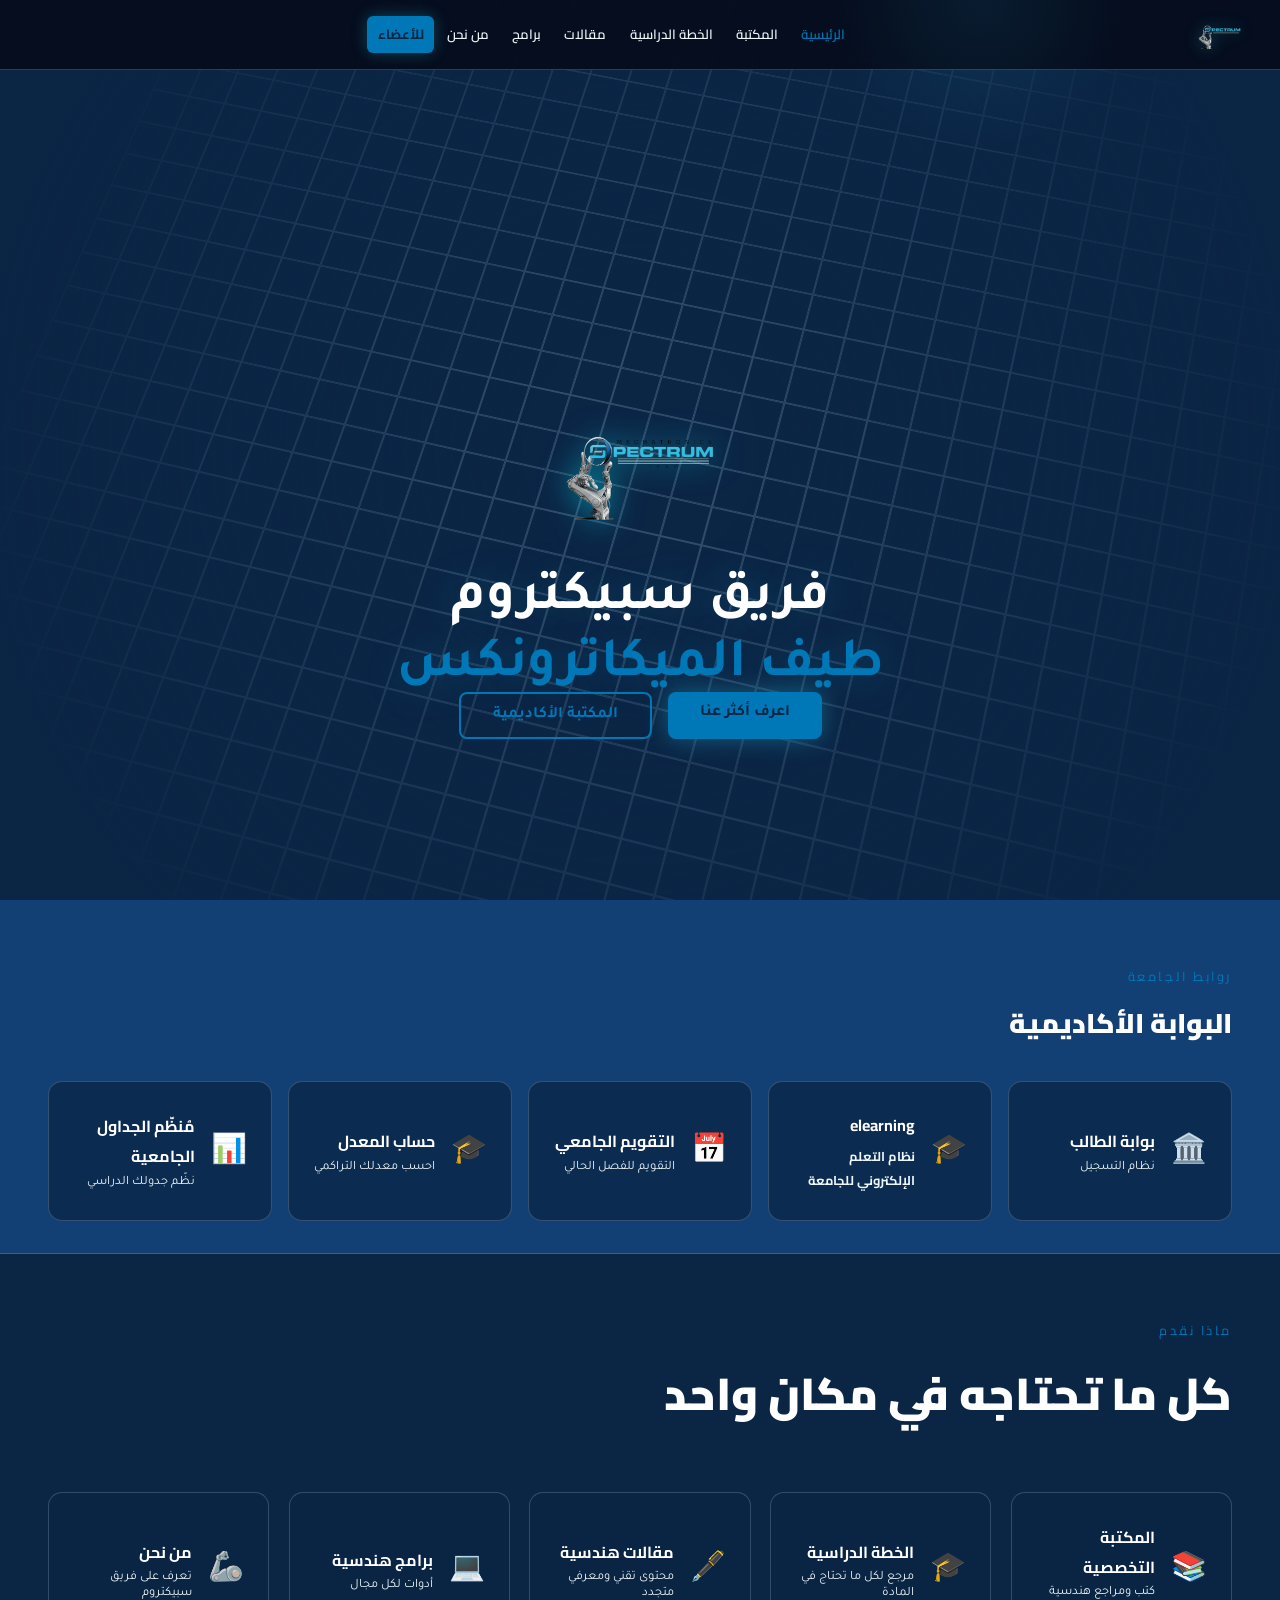
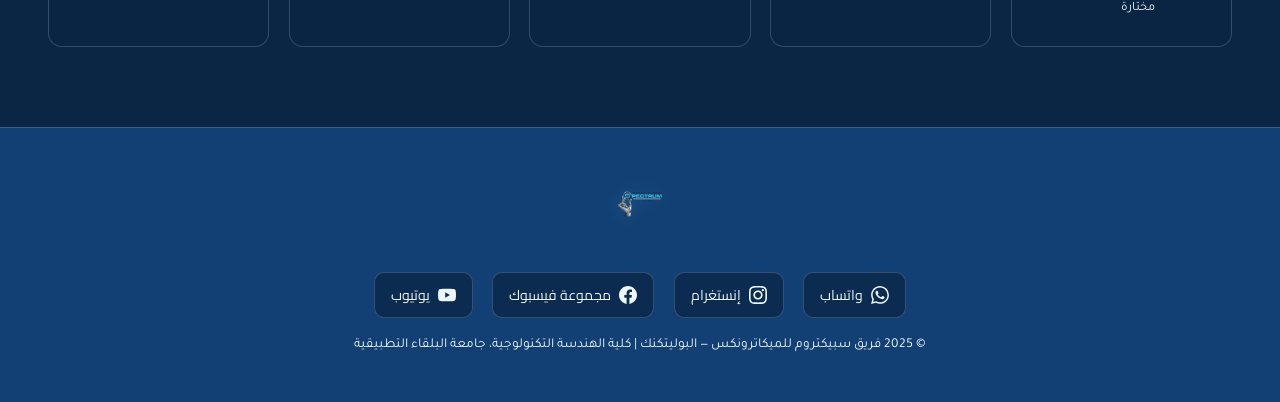
==== commit fbc6b070: "Update index.html" ====
--- a/index.html
+++ b/index.html
@@ -54,8 +54,10 @@
   </div>
   
   <!-- ========== Your text & buttons ========== -->
- <img src="spectrum.png" alt="Spectrum Logo" style="width: 200px; max-width: 80%; height: auto; mix-blend-mode: lighten; filter: drop-shadow(0 0 15px rgba(0, 243, 255, 0.5));">
-<h1 class="content-title">فريق سبيكتروم<br><span>طيف الميكاترونكس</span></h1>
+<div class="section-content">
+
+  <img src="spectrum.png" alt="Spectrum Logo" style="width: 200px; max-width: 80%; height: auto; mix-blend-mode: lighten; filter: drop-shadow(0 0 15px rgba(0, 243, 255, 0.5)); display: block; margin: 0 auto 15px auto;">
+  <h1 class="content-title" style="text-align: center;">فريق سبيكتروم<br><span>طيف الميكاترونكس</span></h1>
     <div class="content-cta">
       <a href="about.html" class="btn-primary">اعرف أكثر عنا</a>
       <a href="plan.html" class="btn-outline">المكتبة الأكاديمية</a>
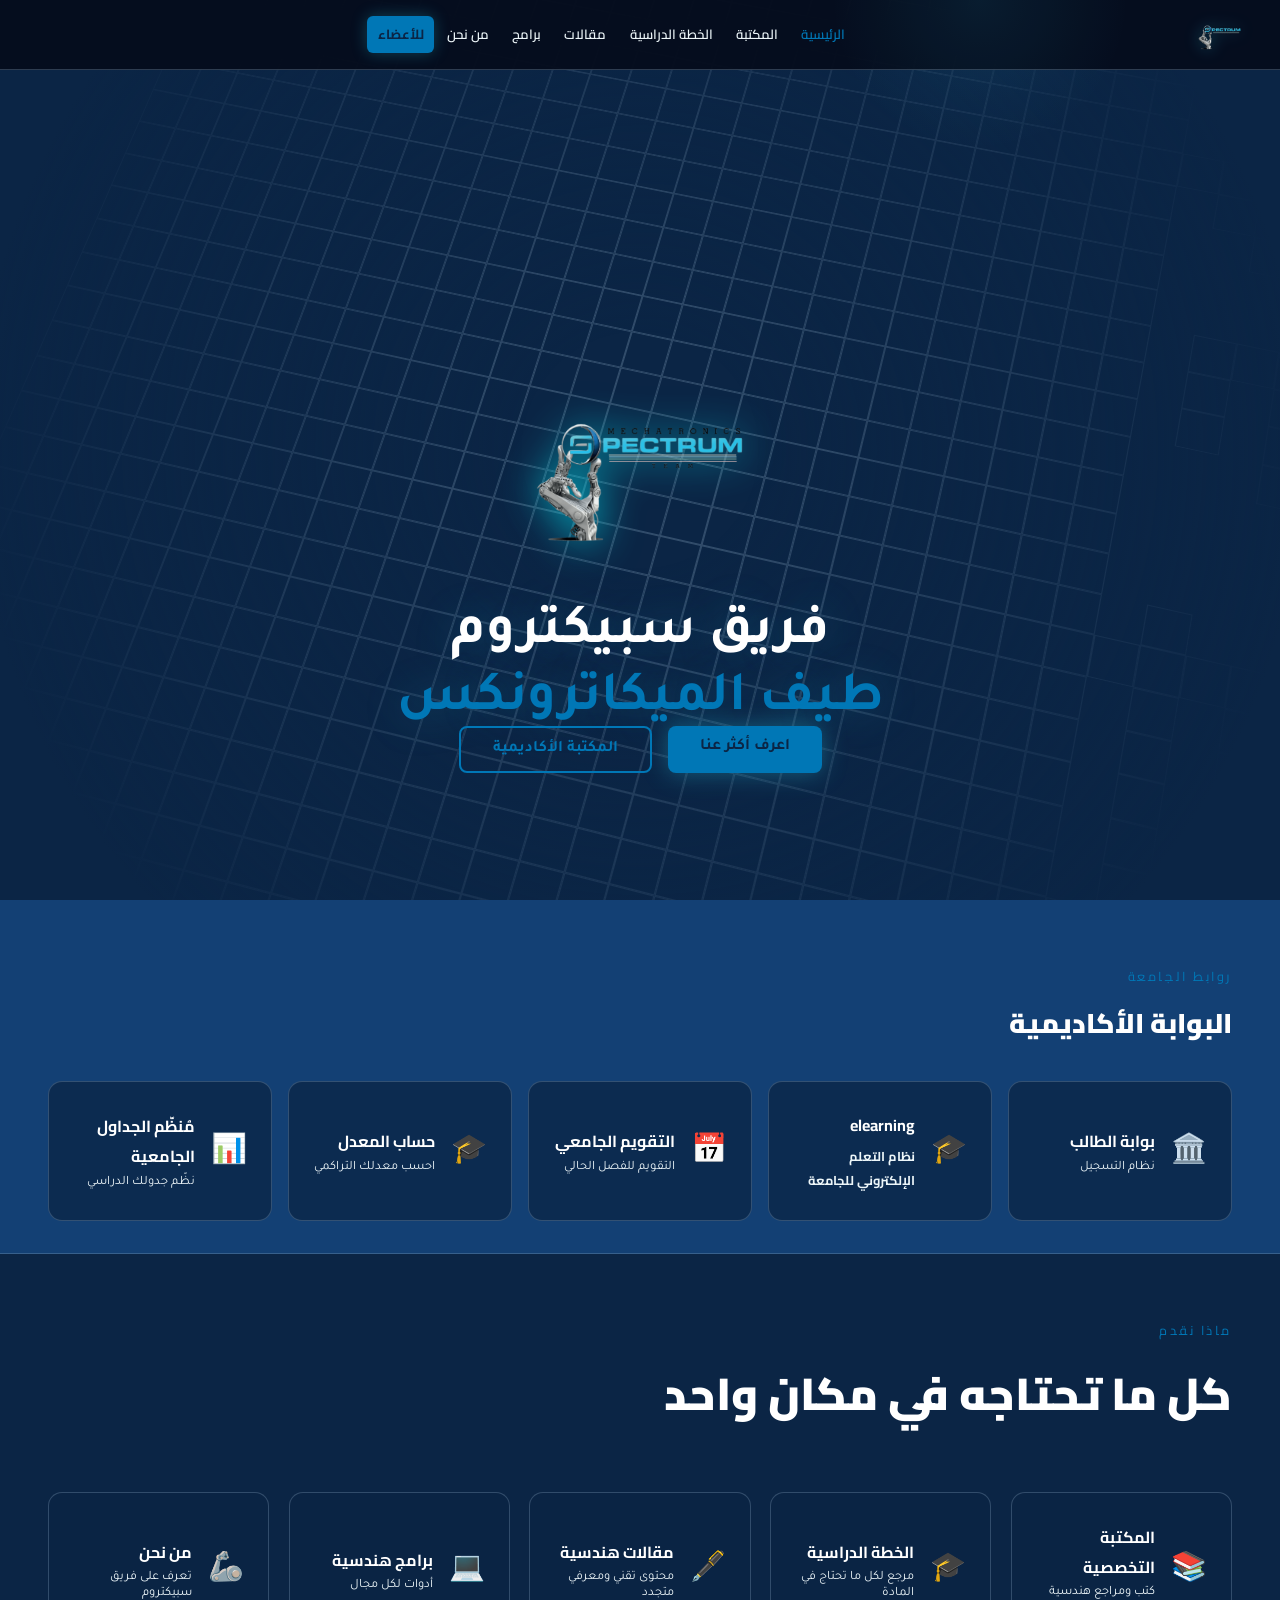
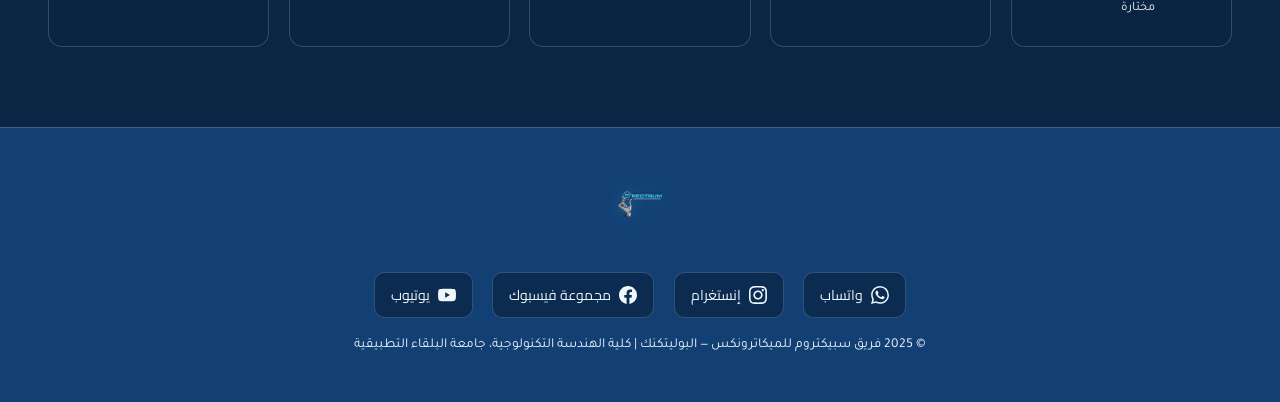
==== commit 0cc9d659: "Revise section content layout and image size Updated section content styling and image properties." ====
--- a/index.html
+++ b/index.html
@@ -54,10 +54,9 @@
   </div>
   
   <!-- ========== Your text & buttons ========== -->
-<div class="section-content">
-
-  <img src="spectrum.png" alt="Spectrum Logo" style="width: 200px; max-width: 80%; height: auto; mix-blend-mode: lighten; filter: drop-shadow(0 0 15px rgba(0, 243, 255, 0.5)); display: block; margin: 0 auto 15px auto;">
-  <h1 class="content-title" style="text-align: center;">فريق سبيكتروم<br><span>طيف الميكاترونكس</span></h1>
+<div class="section-content" style="text-align: center; display: flex; flex-direction: column; align-items: center; justify-content: center; min-height: 70vh;">
+  <img src="spectrum.png" alt="Spectrum Logo" style="width: 280px; max-width: 90%; height: auto; mix-blend-mode: lighten; filter: drop-shadow(0 0 20px rgba(0, 243, 255, 0.7)); display: block; margin: 0 auto 15px auto;">
+  <h1 class="content-title" style="text-align: center; margin-top: 0;">فريق سبيكتروم<br><span>طيف الميكاترونكس</span></h1>
     <div class="content-cta">
       <a href="about.html" class="btn-primary">اعرف أكثر عنا</a>
       <a href="plan.html" class="btn-outline">المكتبة الأكاديمية</a>
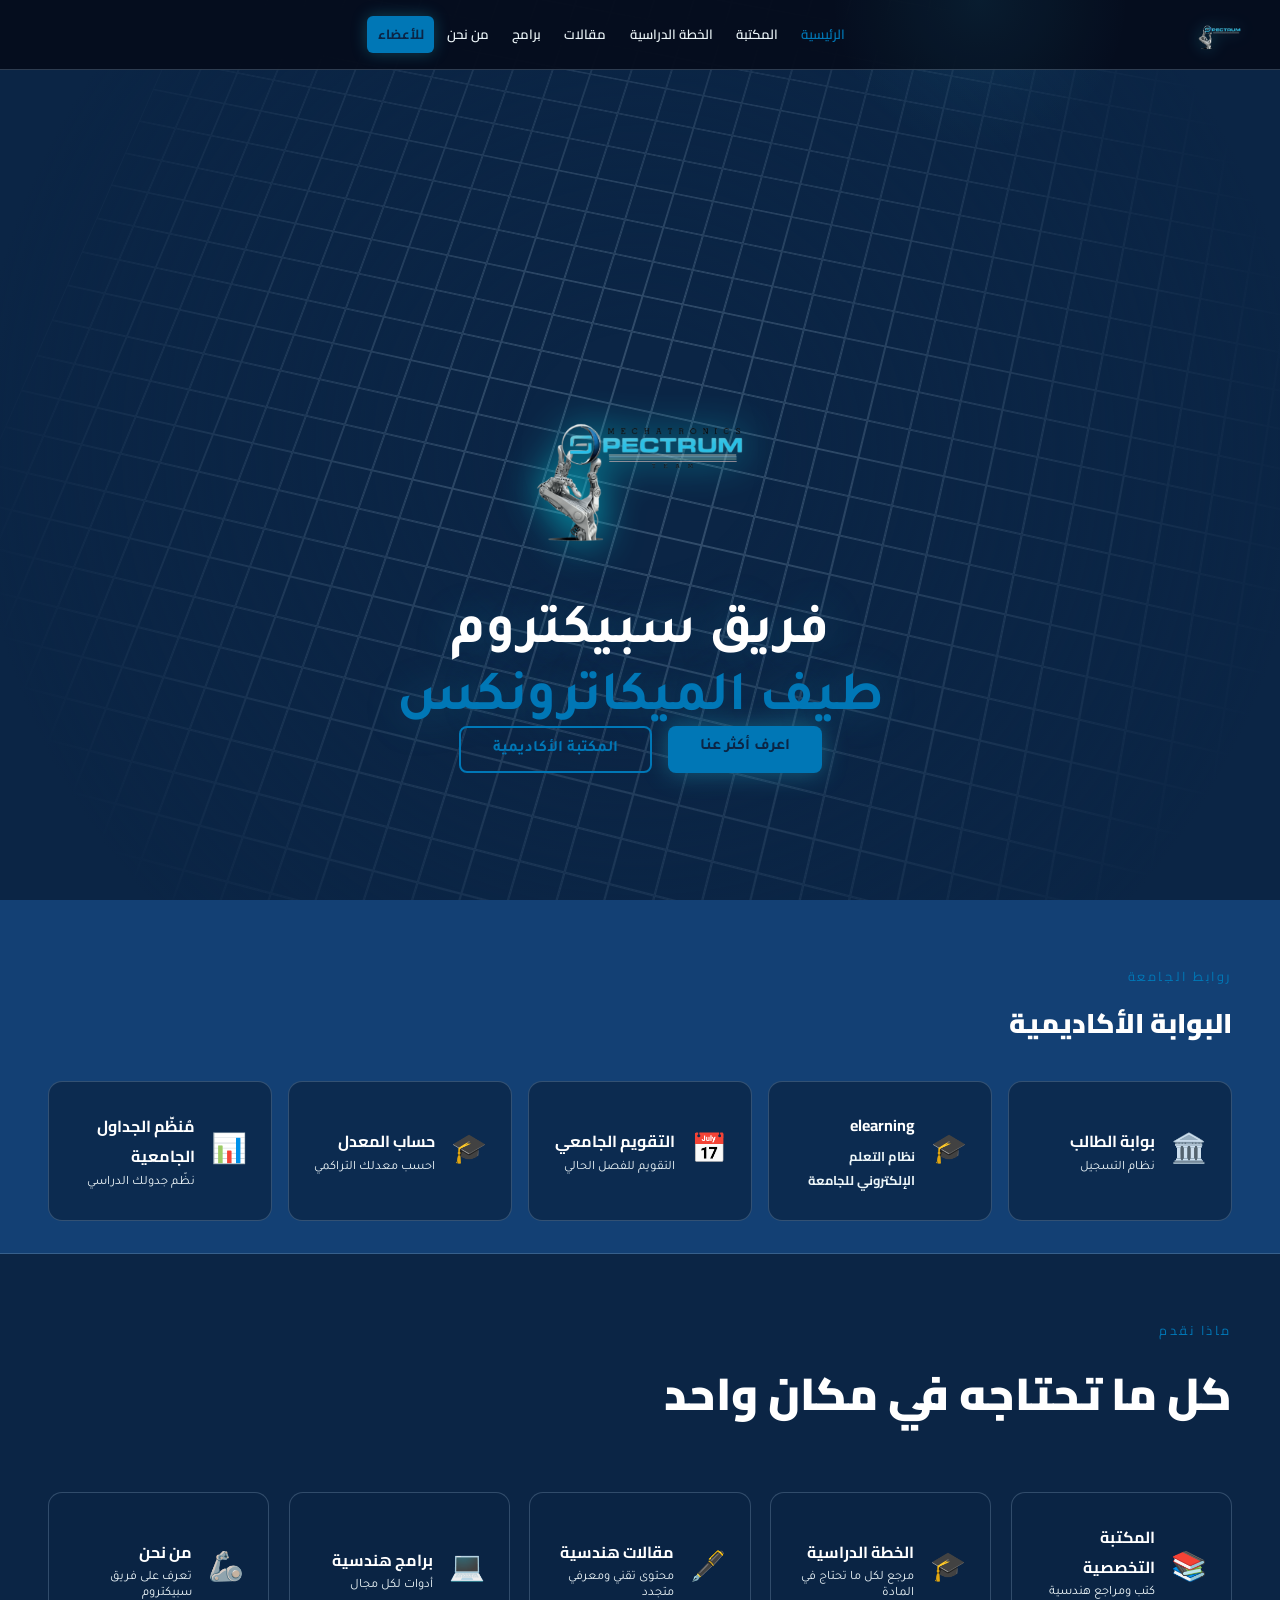
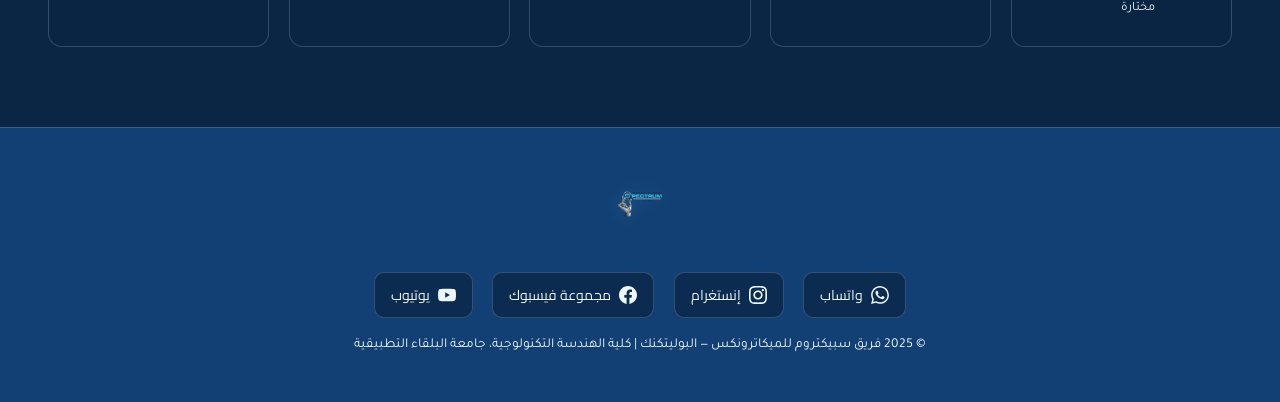
==== commit 9c88ca78: "Update index.html" ====
--- a/index.html
+++ b/index.html
@@ -54,7 +54,7 @@
   </div>
   
   <!-- ========== Your text & buttons ========== -->
-<div class="section-content" style="text-align: center; display: flex; flex-direction: column; align-items: center; justify-content: center; min-height: 70vh;">
+<div class="section-content">
   <img src="spectrum.png" alt="Spectrum Logo" style="width: 280px; max-width: 90%; height: auto; mix-blend-mode: lighten; filter: drop-shadow(0 0 20px rgba(0, 243, 255, 0.7)); display: block; margin: 0 auto 15px auto;">
   <h1 class="content-title" style="text-align: center; margin-top: 0;">فريق سبيكتروم<br><span>طيف الميكاترونكس</span></h1>
     <div class="content-cta">
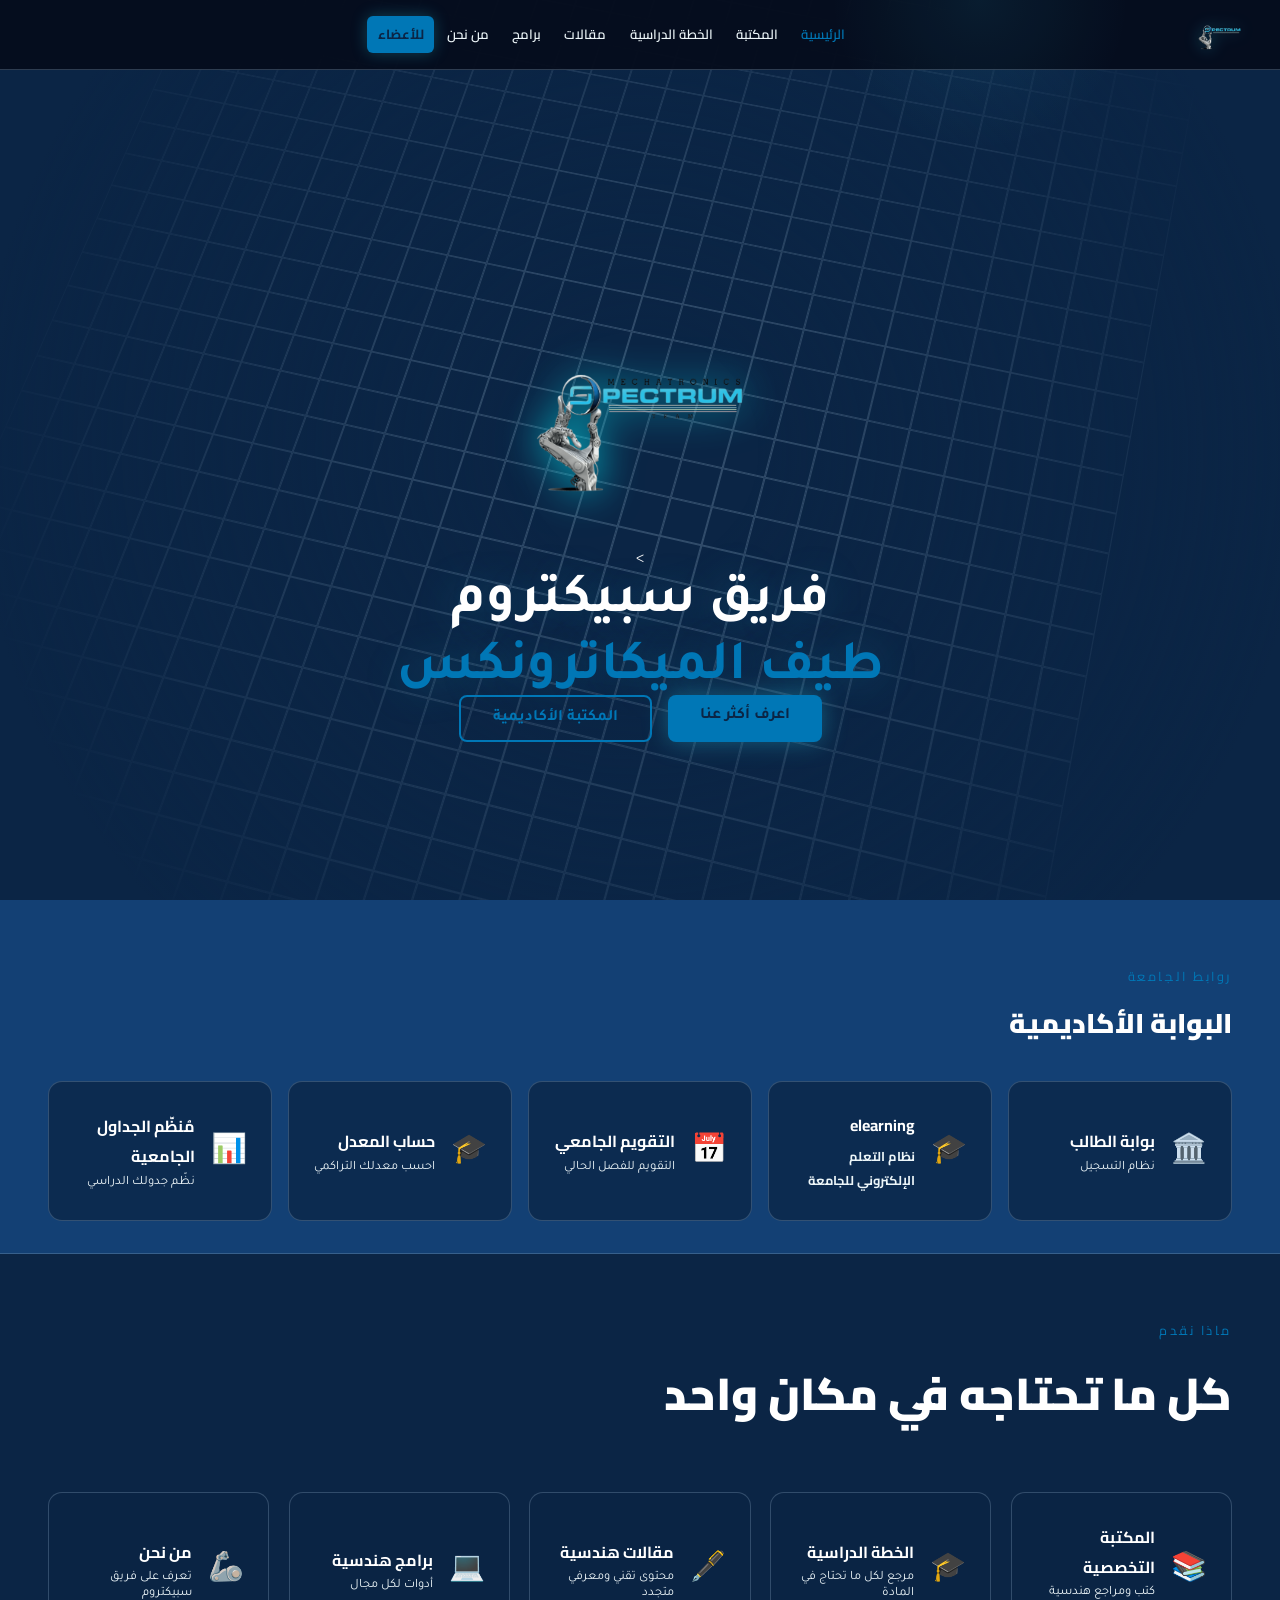
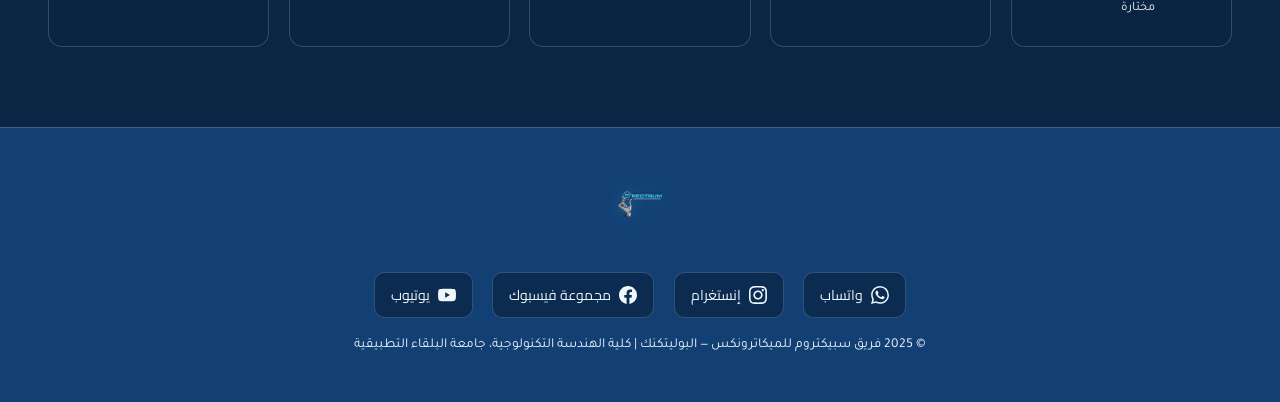
==== commit e20c5b33: "Update index.html" ====
--- a/index.html
+++ b/index.html
@@ -55,7 +55,7 @@
   
   <!-- ========== Your text & buttons ========== -->
 <div class="section-content">
-  <img src="spectrum.png" alt="Spectrum Logo" style="width: 280px; max-width: 90%; height: auto; mix-blend-mode: lighten; filter: drop-shadow(0 0 20px rgba(0, 243, 255, 0.7)); display: block; margin: 0 auto 15px auto;">
+<img src="spectrum.png" alt="Spectrum Logo" style="width: 280px; max-width: 90%; height: auto; mix-blend-mode: lighten; filter: drop-shadow(0 0 20px rgba(0, 243, 255, 0.7)); display: block; margin: -80px auto 15px auto;">>
   <h1 class="content-title" style="text-align: center; margin-top: 0;">فريق سبيكتروم<br><span>طيف الميكاترونكس</span></h1>
     <div class="content-cta">
       <a href="about.html" class="btn-primary">اعرف أكثر عنا</a>
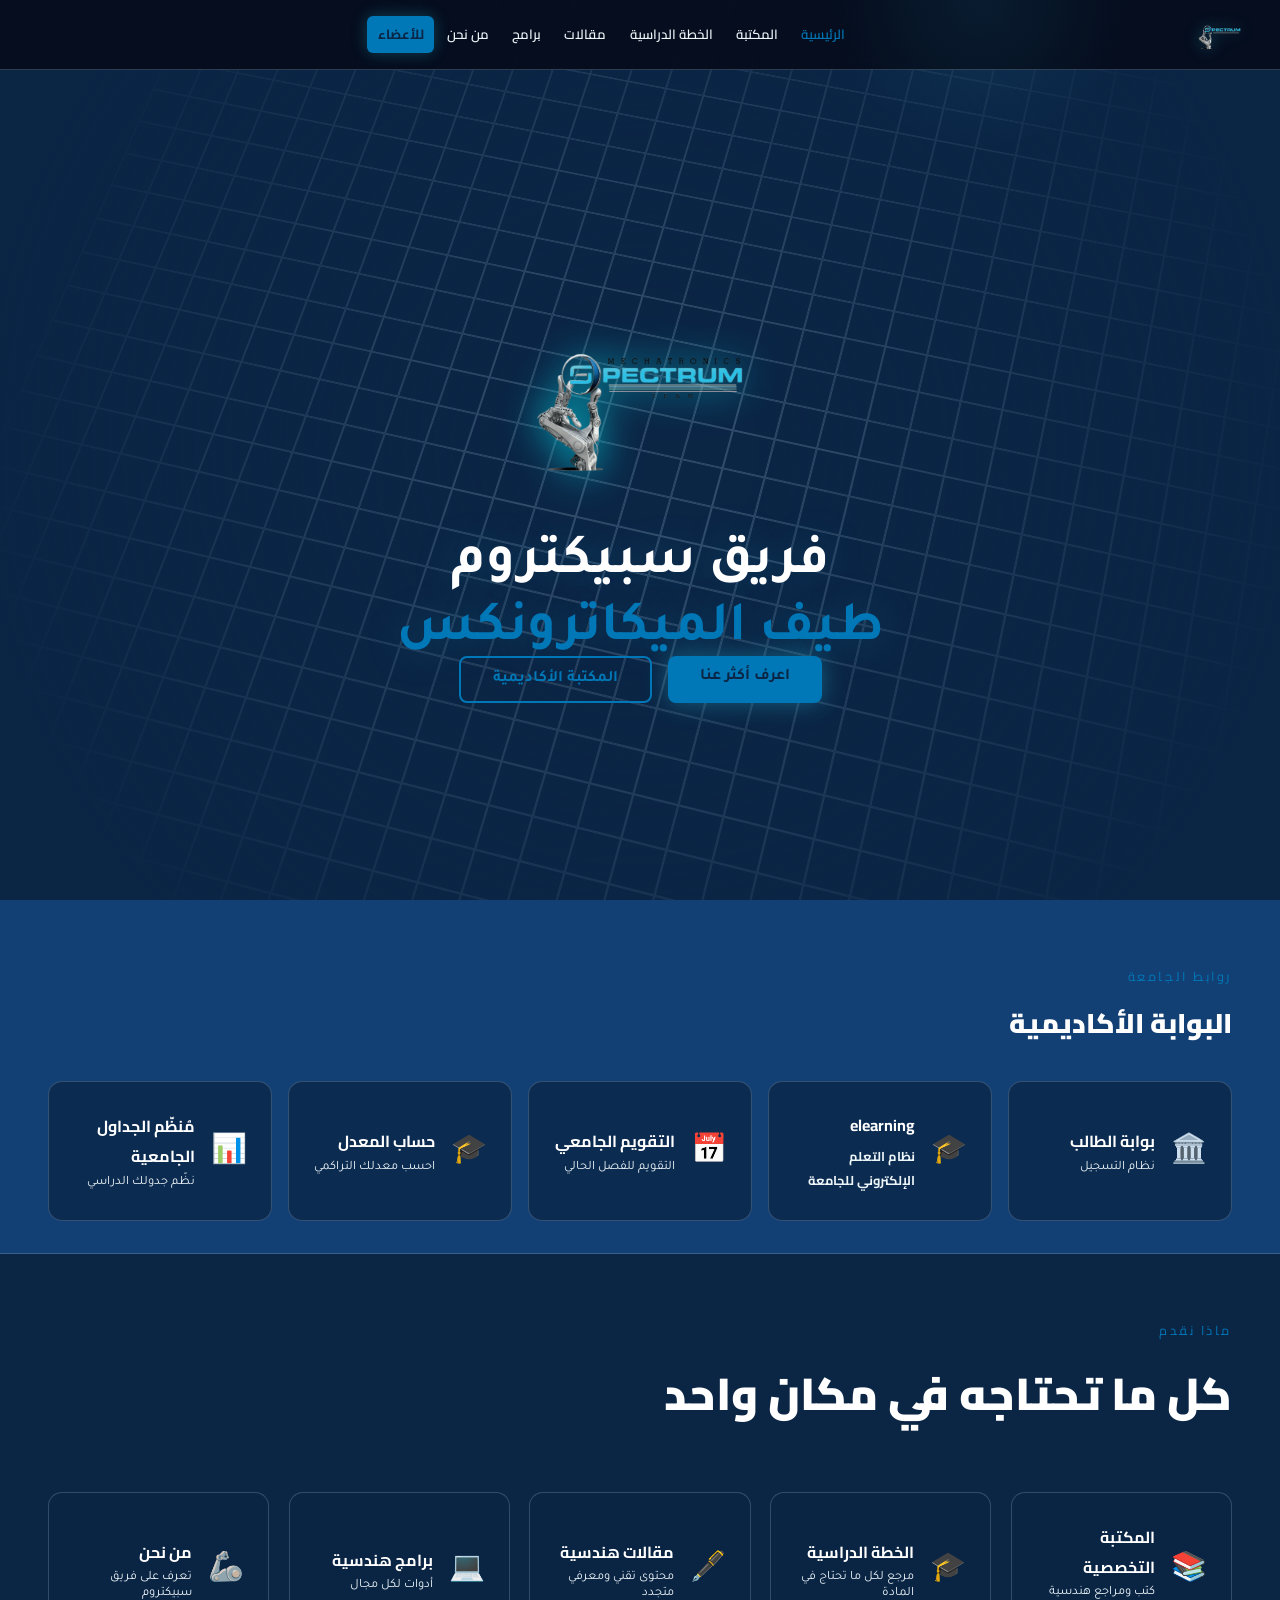
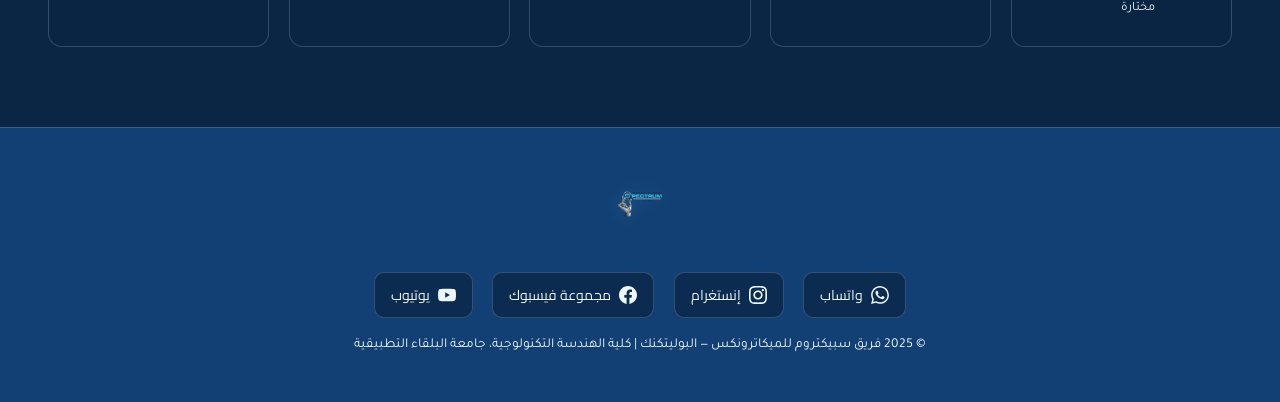
==== commit 13bd9177: "Update index.html" ====
--- a/index.html
+++ b/index.html
@@ -55,7 +55,7 @@
   
   <!-- ========== Your text & buttons ========== -->
 <div class="section-content">
-<img src="spectrum.png" alt="Spectrum Logo" style="width: 280px; max-width: 90%; height: auto; mix-blend-mode: lighten; filter: drop-shadow(0 0 20px rgba(0, 243, 255, 0.7)); display: block; margin: -80px auto 15px auto;">>
+<img src="spectrum.png" alt="Spectrum Logo" style="width: 280px; max-width: 90%; height: auto; mix-blend-mode: lighten; filter: drop-shadow(0 0 20px rgba(0, 243, 255, 0.7)); display: block; margin: -140px auto 15px auto;">
   <h1 class="content-title" style="text-align: center; margin-top: 0;">فريق سبيكتروم<br><span>طيف الميكاترونكس</span></h1>
     <div class="content-cta">
       <a href="about.html" class="btn-primary">اعرف أكثر عنا</a>
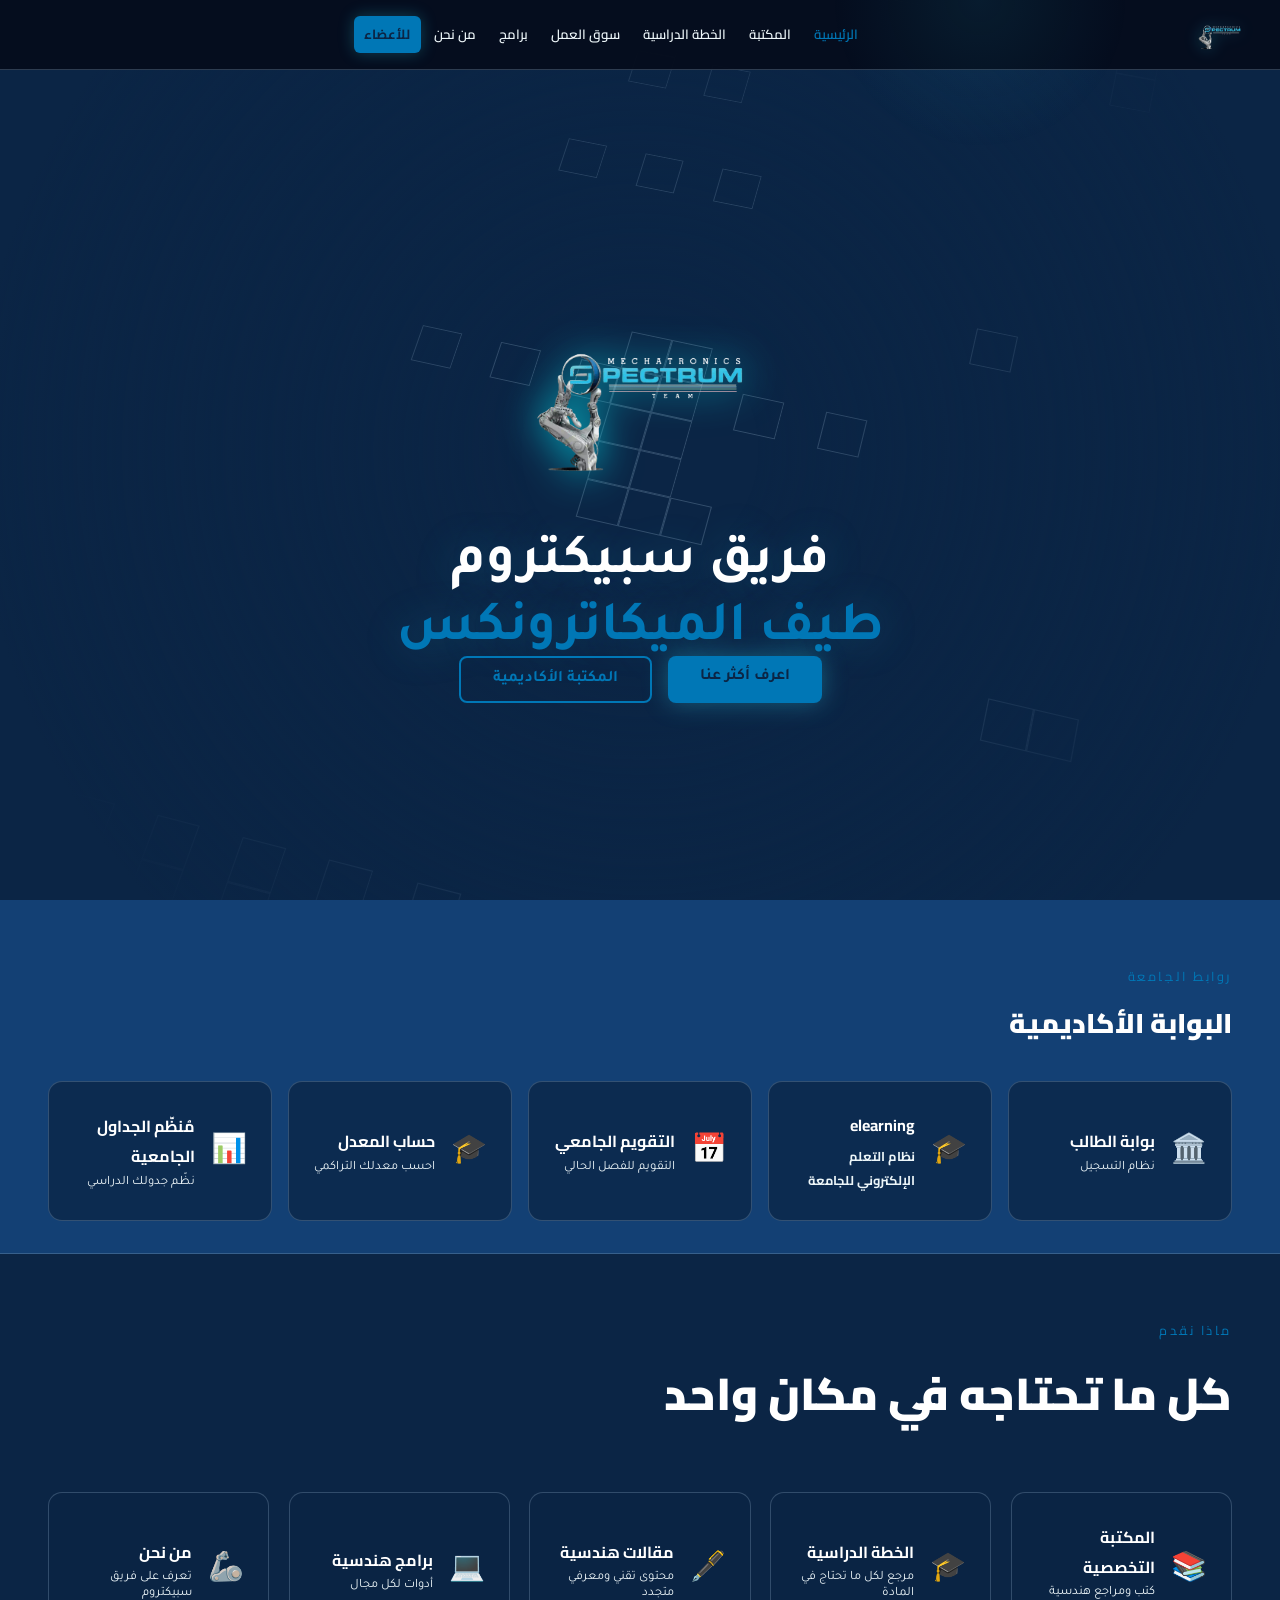
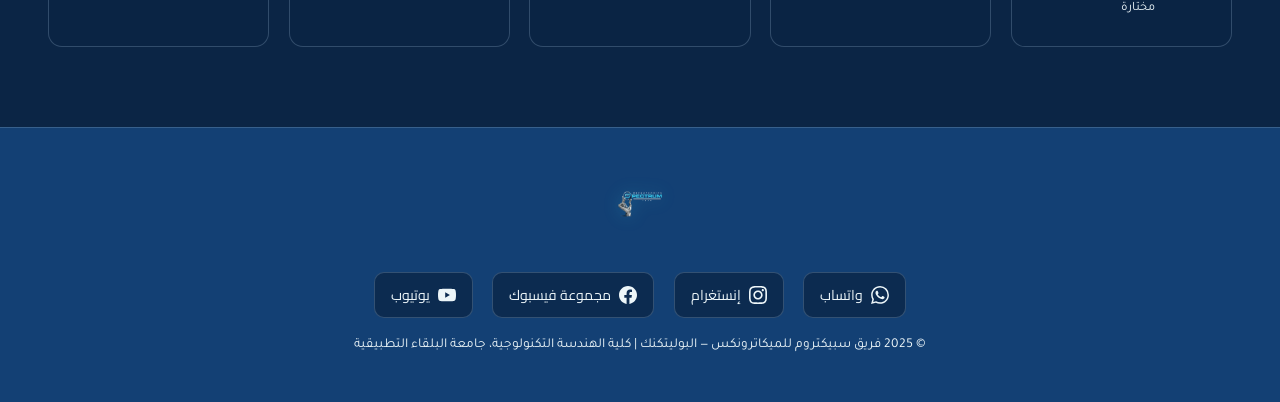
==== commit 3d4d8146: "Update index.html" ====
--- a/index.html
+++ b/index.html
@@ -28,7 +28,7 @@
     <li><a href="index.html" class="active" id="nav-home">الرئيسية</a></li>
     <li><a href="library.html" id="nav-library">المكتبة</a></li>
     <li><a href="plan.html" id="nav-plan">الخطة الدراسية</a></li>
-    <li><a href="articles.html" id="nav-articles">مقالات</a></li>
+   <li><a href="job-market.html" id="nav-articles">سوق العمل</a></li>
     <li><a href="software.html" id="nav-software">برامج</a></li>
     <li><a href="about.html" id="nav-about">من نحن</a></li>
     <!-- Embedded clone of the member button that only reveals on smaller phones -->
--- a/style.css
+++ b/style.css
@@ -1,9 +1,9 @@
 :root {
-  --navy: #0b2545;       /* أزرق هندسي عميق متناسق مع النافبار */
-  --navy2: #134074;      /* أزرق متوسّط ناعم */
-  --navy3: #8da9c4;      /* تدرج هادئ خفيف */
-  --cyan: #0077b6;       /* أزرق حيوي متناسق */
-  --cyan2: #90e0ef;      /* سماوي فاتح رايق */
+  --navy: #0b2545;               /* أزرق هندسي عميق متناسق مع النالفبار */
+  --navy2: #134074;              /* أزرق متوسط ناعم */
+  --navy3: #8da9c4;              /* تدرج هادئ خفيف */
+  --cyan: #0077b6;               /* أزرق حيوي متناسق */
+  --cyan2: #90e0ef;              /* سماوي فاتح رايق */
   --cyan-glow: rgba(0, 119, 182, 0.2);
   --white: #ffffff;
   --white2: #edf6f9;
@@ -16,13 +16,9 @@
 
 body {
   font-family: 'Tajawal', sans-serif;
-  background-color: #0b2545 !important;
-  background-image: 
-    radial-gradient(circle at 15% 20%, rgba(144, 224, 239, 0.22) 0%, transparent 45%),
-    radial-gradient(circle at 85% 80%, rgba(0, 119, 182, 0.25) 0%, transparent 50%),
-    linear-gradient(135deg, #0b2545 0%, #134074 50%, #081b33 100%) !important;
-  background-attachment: fixed !important;
-  color: var(--white);
+  background-color: #050d1a;
+  background-image: radial-gradient(circle at 50% 30%, #0c2040 0%, #030a18 100%);
+  color: #ffffff;
   direction: rtl;
   overflow-x: hidden;
 }
@@ -1227,45 +1223,44 @@
 details[open] summary::before {
   content: "▼";
 } 
-/* حل مشكلة تعليق ودقة اللمس للخطة الشجرية على الهواتف */
-@media screen and (max-width: 768px) {
-  .plan-container, img.study-plan-img {
-    max-width: 100% !important;
-    height: auto !important;
-    touch-action: manipulation;
-  }
-  
-  .hotspot, [id^="hs"] {
-    min-width: 24px !important;
-    min-height: 24px !important;
-    cursor: pointer;
-  }
-/* رفع الأزرار قليلاً إضافية على الهواتف فقط */
-@media (max-width: 768px) {
-  .content-cta {
-    margin-top: -5px !important;
-    margin-bottom: 35px !important;
-    position: static !important;
-    top: auto !important;
-  }
-/* إيقاف تأثير التوهج على الهواتف فقط لتصبح سلسة وخفيفة جداً، مع إبقائه يعمل على اللابتوب */
-@media (max-width: 768px) {
-  #cursor-glow {
-    display: none !important;
-  }
-/* تثبيت حجم نوافذ ومحتويات المواد الدراسية على الهواتف والكمبيوتر بدون أي تكبير عشوائي */
-.subject-modal, .modal, .swal2-popup, .popup-container {
-  transform: none !important;
-  zoom: 1 !important;
-  max-width: 95vw !important;
-  width: auto !important;
-}
-
-/* منع الـ Full-screen الإجباري للصورة داخل النافذة */
-.subject-modal img, .modal img, .popup-content img {
-  max-width: 100% !important;
-  height: auto !important;
-  object-fit: contain !important;
-}
-  
-  }
+
+
+
+
+
+  /* قفل السكرول خلف النافذة */
+body.modal-open { overflow: hidden; }
+
+.subject-modal-overlay { overscroll-behavior: contain; }
+.subject-modal {
+  max-height: 88vh;
+  max-height: 88dvh;
+  overscroll-behavior: contain;
+  -webkit-overflow-scrolling: touch;
+}
+
+/* إلغاء المؤثرات الثقيلة على الجوال والتاتش */
+@media (hover: none), (max-width: 860px) {
+  #cursor-glow { display: none; }
+
+  .subject-modal-overlay {
+    backdrop-filter: none;
+    -webkit-backdrop-filter: none;
+    background: rgba(5, 10, 24, 0.96);
+  }
+
+  nav {
+    backdrop-filter: none;
+    -webkit-backdrop-filter: none;
+    background: rgba(5, 10, 24, 0.97);
+  }
+  .nav-links {
+    backdrop-filter: none;
+    -webkit-backdrop-filter: none;
+  }
+}
+
+/* حتى على الديسكتوب، بدون mix-blend-mode */
+#cursor-glow { mix-blend-mode: normal; }
+
+  }
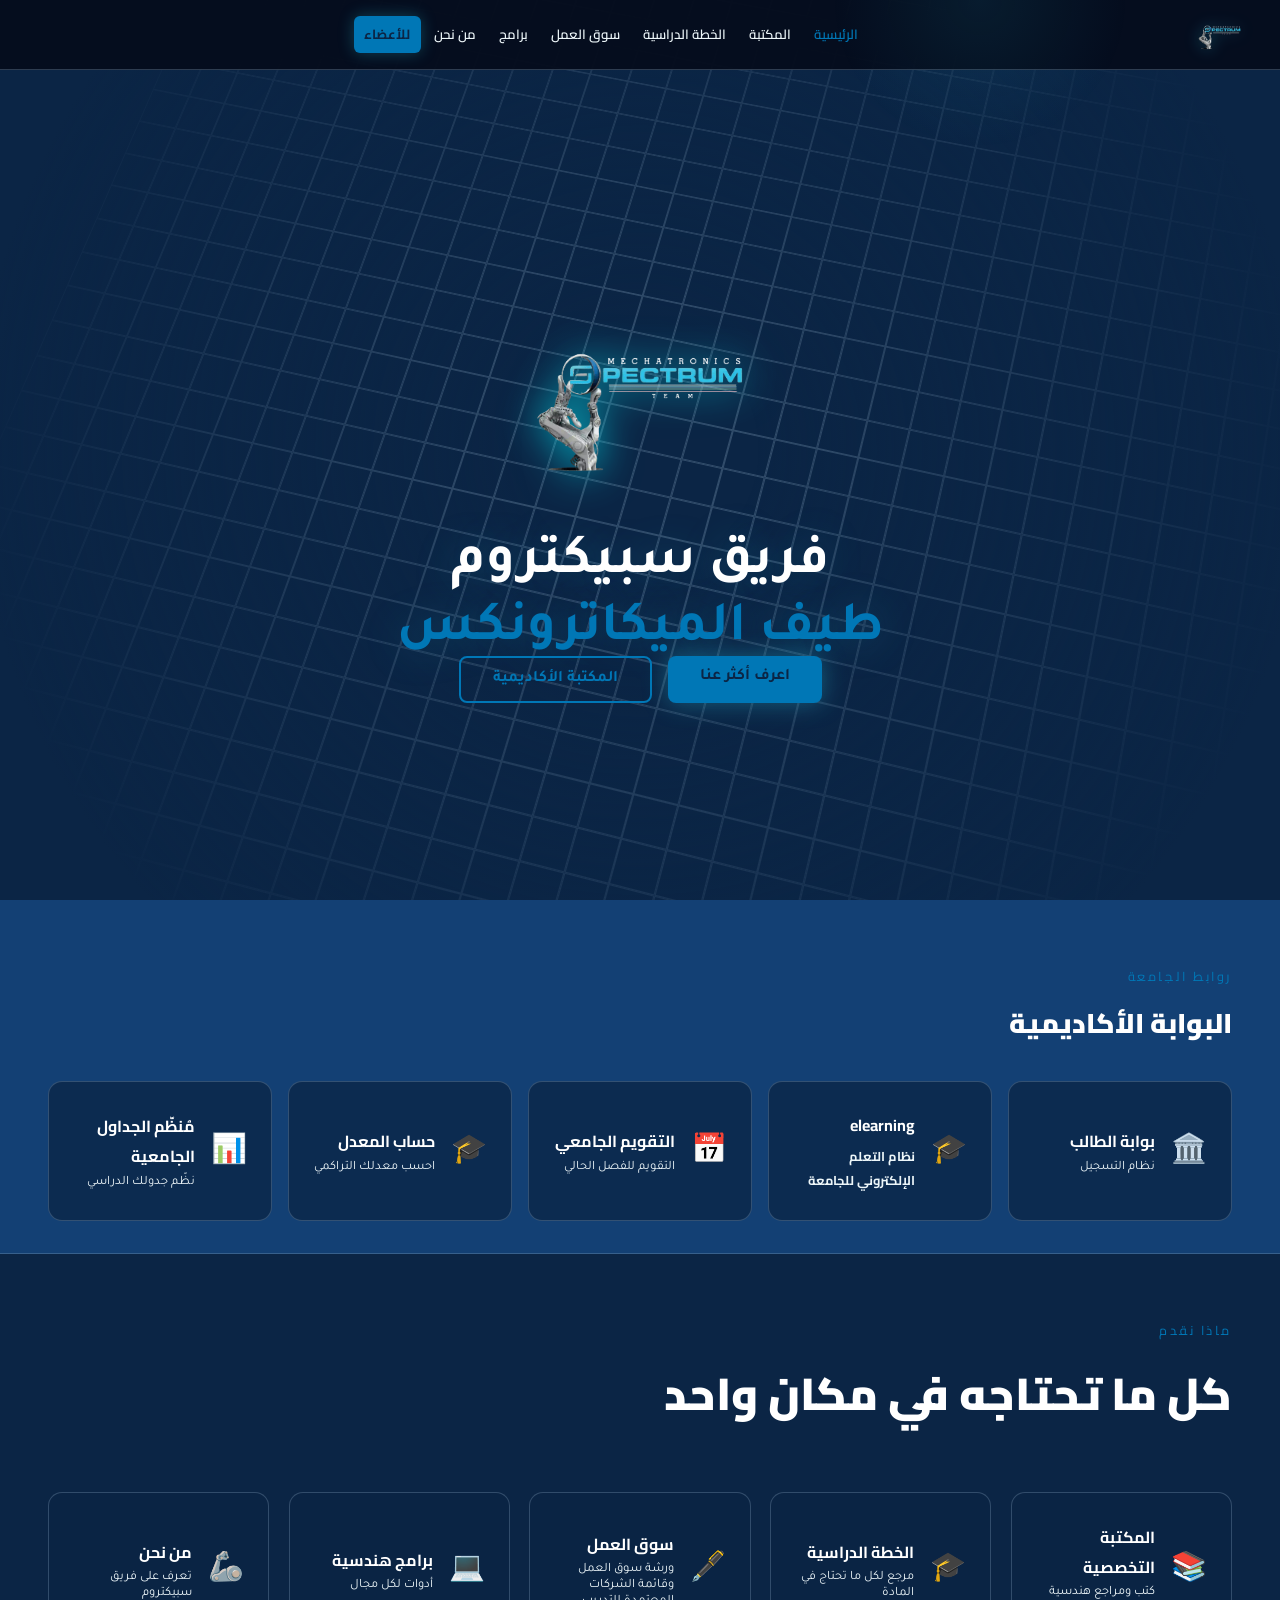
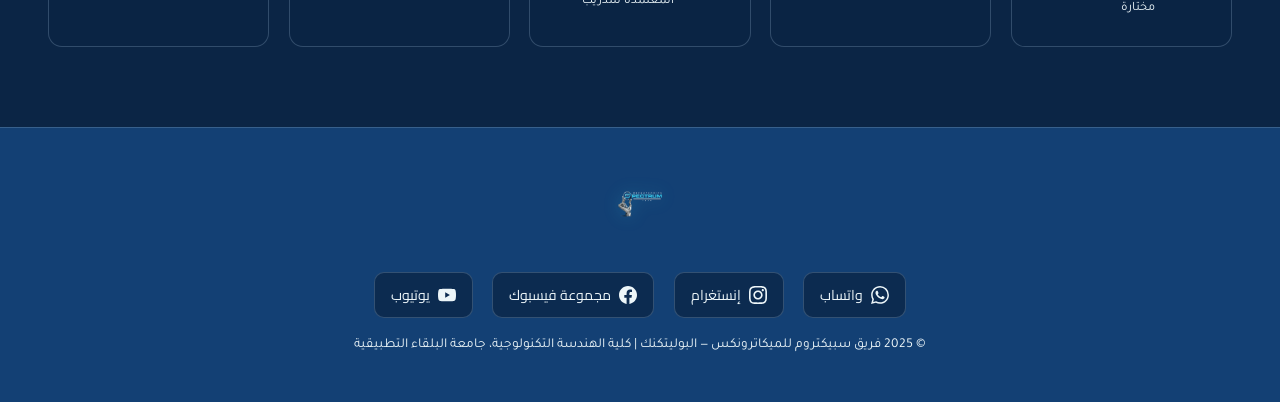
==== commit dc3147bc: "Replace articles link with job market link" ====
--- a/index.html
+++ b/index.html
@@ -113,9 +113,9 @@
         <div class="qlink-icon">🎓</div>
         <div><div class="qlink-text">الخطة الدراسية</div><div class="qlink-sub">مرجع لكل ما تحتاج في المادة</div></div>
       </a>
-      <a href="articles.html" class="qlink reveal">
+      <a href="job-market.html" class="qlink reveal">
         <div class="qlink-icon">🖋️</div>
-        <div><div class="qlink-text">مقالات هندسية</div><div class="qlink-sub">محتوى تقني ومعرفي متجدد</div></div>
+       <div><div class="qlink-text">سوق العمل</div><div class="qlink-sub">ورشة سوق العمل وقائمة الشركات المعتمدة للتدريب</div></div>
       </a>
       <a href="software.html" class="qlink reveal">
         <div class="qlink-icon">💻</div>
